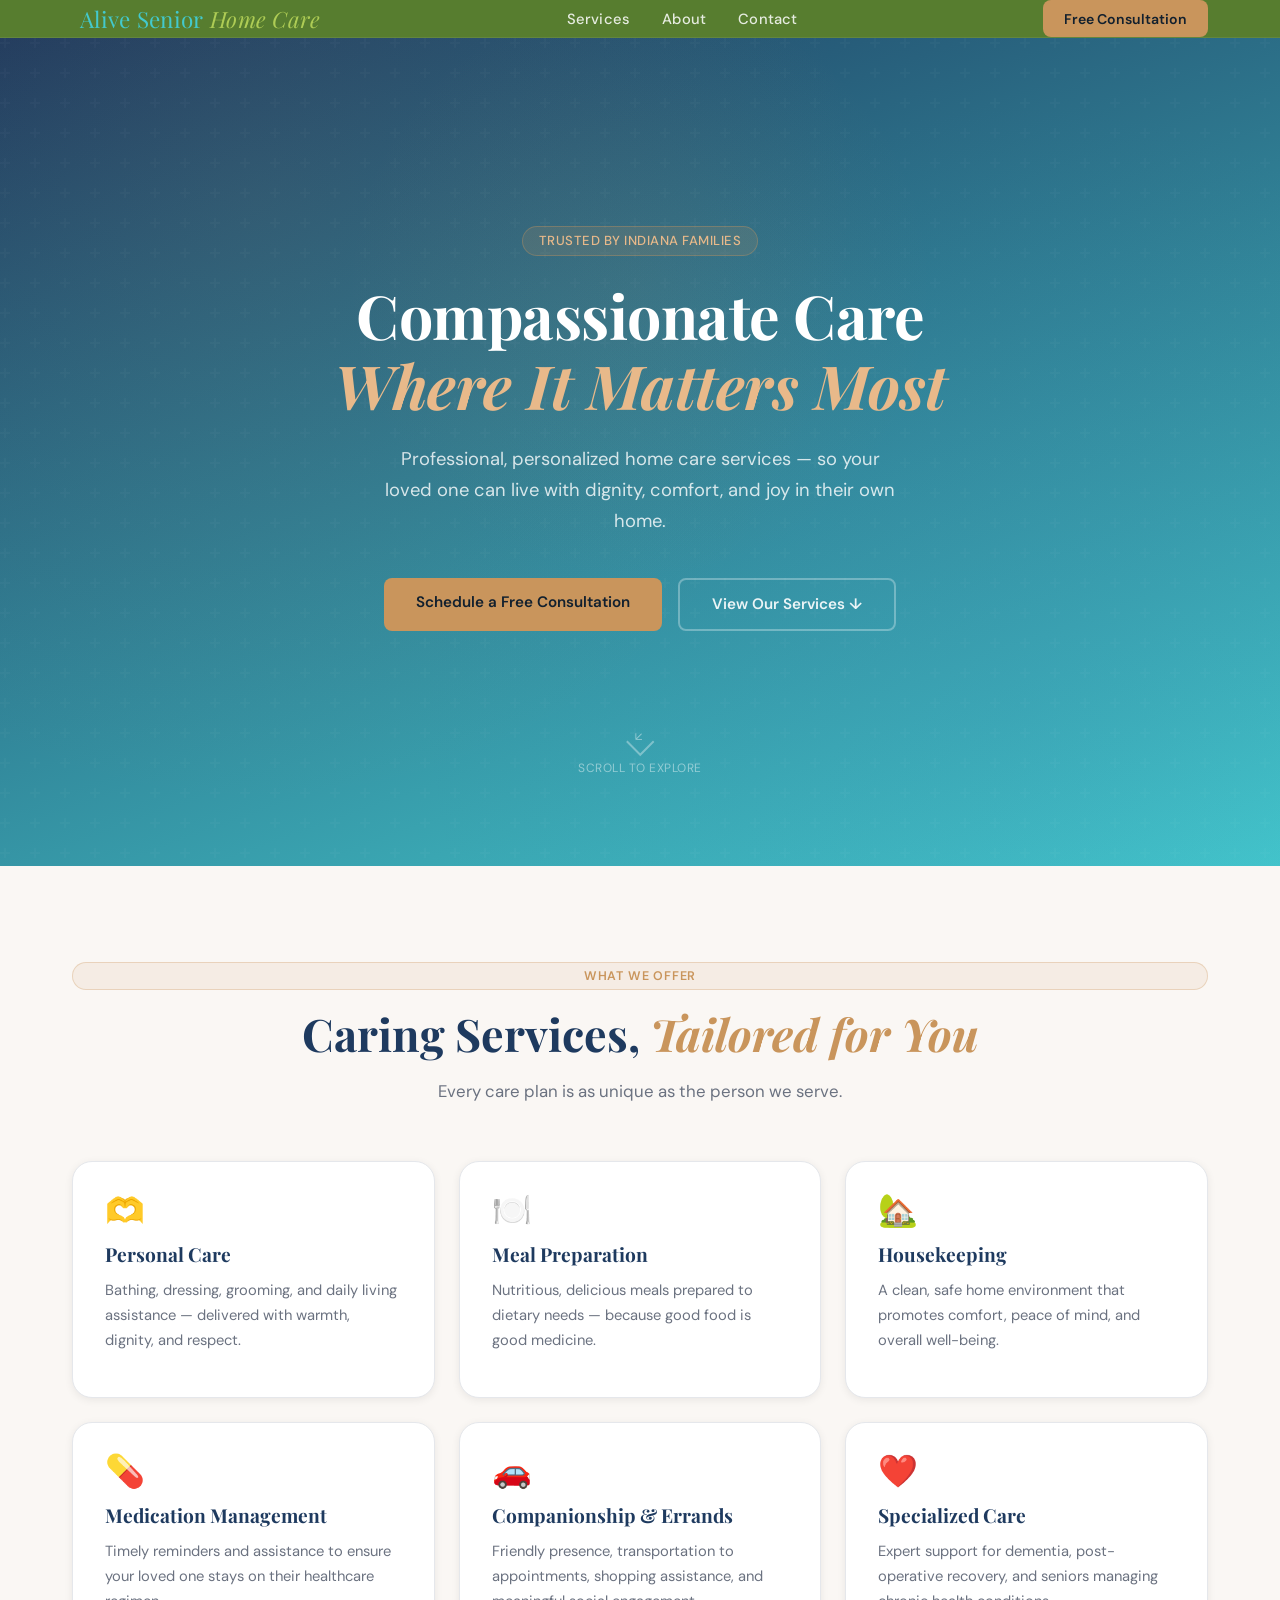
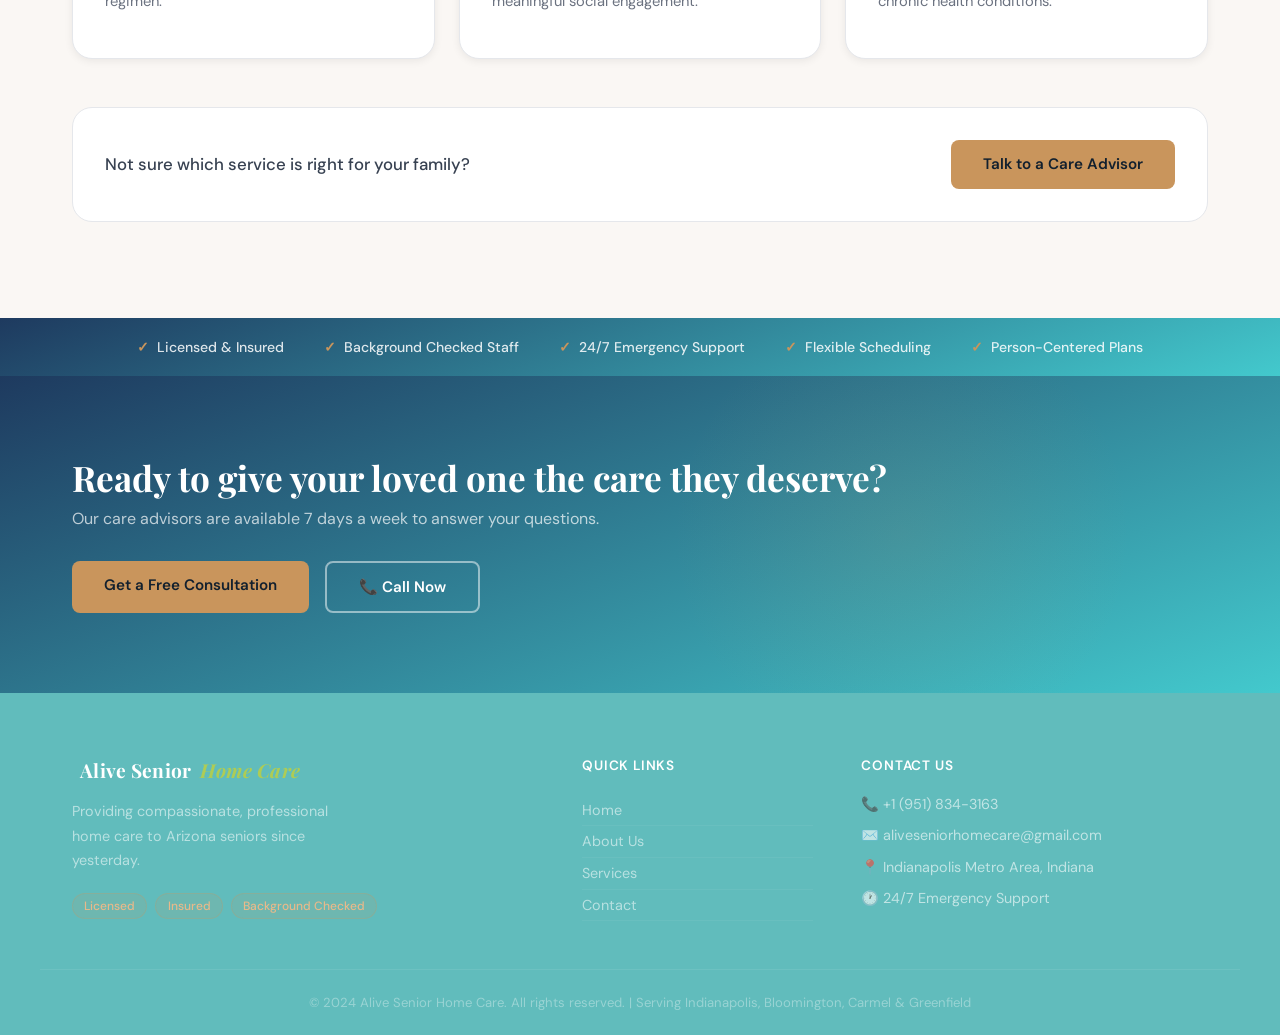
==== index.html @ 3bda5807 "Comment out testimonials link in index.html Comment out the testimonials link in the footer." ====
<!DOCTYPE html>
<html lang="en">
<head>
    <meta charset="UTF-8">
    <meta name="viewport" content="width=device-width, initial-scale=1.0">
    <title>Alive Senior Home Care – Compassionate Care in Indiana</title>
    <link rel="stylesheet" href="styles.css">
    <link rel="preconnect" href="https://fonts.googleapis.com">
    <link href="https://fonts.googleapis.com/css2?family=Playfair+Display:ital,wght@0,400;0,700;1,400&family=DM+Sans:wght@300;400;500;600&display=swap" rel="stylesheet">
</head>
<body>

    <!-- Scroll Progress Bar -->
    <div class="scroll-progress" id="scrollProgress"></div>

    <!-- Navigation -->
    <nav id="navbar">
        <div class="container nav-inner">
            <a href="index.html" class="logo">
                <span class="logo-icon"></span>
                <span>Alive Senior <em>Home Care</em></span>
            </a>
            <ul class="nav-links">
                <li><a href="index.html#services" class="nav-link">Services</a></li>
                <li><a href="about.html" class="nav-link">About</a></li>
                <!-- <li><a href="index.html#testimonials" class="nav-link">Testimonials</a></li> -->
                <li><a href="contact.html" class="nav-link">Contact</a></li>
            </ul>
            <a href="contact.html" class="cta-button">Free Consultation</a>
            <button class="hamburger" id="hamburger" aria-label="Menu">
                <span></span><span></span><span></span>
            </button>
        </div>
        <!-- Mobile Menu -->
        <div class="mobile-menu" id="mobileMenu">
            <a href="index.html#services">Services</a>
            <a href="about.html">About</a>
            <a href="index.html#testimonials">Testimonials</a>
            <a href="contact.html">Contact</a>
            <a href="contact.html" class="mobile-cta">Free Consultation →</a>
        </div>
    </nav>

    <!-- Hero Section -->
    <section class="hero">
        <div class="hero-bg-pattern"></div>
        <div class="hero-glow"></div>
        <!-- <div class="floating-badge reveal-up delay-4">
            <span>⭐ 4.9 / 5 Rating</span>
            <span class="badge-sep">|</span>
            <span>15+ Years Experience</span>
        </div> -->
        <div class="hero-content container">
            <div class="hero-tag reveal-up">Trusted by Indiana Families</div>
            <h1 class="reveal-up delay-1">
                Compassionate Care<br>
                <em>Where It Matters Most</em>
            </h1>
            <p class="hero-sub reveal-up delay-2">
                Professional, personalized home care services — so your loved one can live 
                with dignity, comfort, and joy in their own home.
            </p>
            <div class="hero-buttons reveal-up delay-3">
                <a href="contact.html" class="btn-primary">Schedule a Free Consultation</a>
                <a href="#services" class="btn-outline">View Our Services ↓</a>
            </div>
        </div>
        <!-- <div class="hero-stats reveal-up delay-4">
            <div class="stat-item">
                <span class="stat-number" data-target="500">0</span><span class="stat-plus">+</span>
                <span class="stat-label">Families Served</span>
            </div>
            <div class="stat-divider"></div>
            <div class="stat-item">
                <span class="stat-number" data-target="15">0</span><span class="stat-plus">+</span>
                <span class="stat-label">Years of Excellence</span>
            </div>
            <div class="stat-divider"></div>
            <div class="stat-item">
                <span class="stat-number" data-target="24">0</span><span class="stat-plus">/7</span>
                <span class="stat-label">Care Support</span>
            </div>
            <div class="stat-divider"></div>
            <div class="stat-item">
                <span class="stat-number" data-target="98">0</span><span class="stat-plus">%</span>
                <span class="stat-label">Satisfaction Rate</span>
            </div>
        </div> -->
            <div class="scroll-hint">
                <span class="scroll-arrow">↓</span>
                <span class="scroll-text">Scroll to Explore</span>
            </div>
        
    </section>

    <!-- Services Section -->
    <section class="services" id="services">
        <div class="container">
            <div class="section-header reveal-up">
                <span class="section-tag">What We Offer</span>
                <h2 class="section-title">Caring Services, <em>Tailored for You</em></h2>
                <p class="section-sub">Every care plan is as unique as the person we serve.</p>
            </div>

            <div class="services-grid">

                <div class="service-card reveal-card" style="--delay:0.1s">
                    <div class="card-glow"></div>
                    <div class="service-icon">🫶</div>
                    <h3>Personal Care</h3>
                    <p>Bathing, dressing, grooming, and daily living assistance — delivered with warmth, dignity, and respect.</p>
                    <!-- <a href="contact.html" class="card-link">Learn more →</a> -->
                </div>

                <div class="service-card reveal-card" style="--delay:0.2s">
                    <div class="card-glow"></div>
                    <div class="service-icon">🍽️</div>
                    <h3>Meal Preparation</h3>
                    <p>Nutritious, delicious meals prepared to dietary needs — because good food is good medicine.</p>
                    <!-- <a href="contact.html" class="card-link">Learn more →</a> -->
                </div>

                <div class="service-card reveal-card" style="--delay:0.3s">
                    <div class="card-glow"></div>
                    <div class="service-icon">🏡</div>
                    <h3>Housekeeping</h3>
                    <p>A clean, safe home environment that promotes comfort, peace of mind, and overall well-being.</p>
                    <!-- <a href="contact.html" class="card-link">Learn more →</a> -->
                </div>

                <div class="service-card reveal-card" style="--delay:0.4s">
                    <div class="card-glow"></div>
                    <div class="service-icon">💊</div>
                    <h3>Medication Management</h3>
                    <p>Timely reminders and assistance to ensure your loved one stays on their healthcare regimen.</p>
                    <!-- <a href="contact.html" class="card-link">Learn more →</a> -->
                </div>

                <div class="service-card reveal-card" style="--delay:0.5s">
                    <div class="card-glow"></div>
                    <div class="service-icon">🚗</div>
                    <h3>Companionship & Errands</h3>
                    <p>Friendly presence, transportation to appointments, shopping assistance, and meaningful social engagement.</p>
                    <!-- <a href="contact.html" class="card-link">Learn more →</a> -->
                </div>

                <div class="service-card reveal-card featured-card" style="--delay:0.6s">
                    <div class="card-glow"></div>
                    <div class="service-icon">❤️</div>
                    <h3>Specialized Care</h3>
                    <p>Expert support for dementia, post-operative recovery, and seniors managing chronic health conditions.</p>
                    <!-- <a href="contact.html" class="card-link">Learn more →</a> -->
                </div>

            </div>

            <div class="services-cta reveal-up">
                <p>Not sure which service is right for your family?</p>
                <a href="contact.html" class="btn-primary">Talk to a Care Advisor</a>
            </div>
        </div>
    </section>

    <!-- Trust Strip -->
    <section class="trust-strip reveal-up">
        <div class="container trust-inner">
            <div class="trust-item"><span class="trust-icon">✓</span> Licensed & Insured</div>
            <div class="trust-item"><span class="trust-icon">✓</span> Background Checked Staff</div>
            <div class="trust-item"><span class="trust-icon">✓</span> 24/7 Emergency Support</div>
            <div class="trust-item"><span class="trust-icon">✓</span> Flexible Scheduling</div>
            <div class="trust-item"><span class="trust-icon">✓</span> Person-Centered Plans</div>
        </div>
    </section>

    <!-- Testimonials Section
    <section class="testimonials" id="testimonials">
        <div class="container">
            <div class="section-header reveal-up">
                <span class="section-tag">Testimonials</span>
                <h2 class="section-title">Families Who Trust <em>Alive</em></h2>
            </div>

            <div class="testimonials-track-wrapper">
                <div class="testimonials-track" id="testimonialsTrack">

                    <div class="testimonial-card">
                        <div class="stars">★★★★★</div>
                        <p class="testimonial-text">"Alive Senior Home Care transformed our lives. The caregivers are professional, kind, and truly care about my mother's wellbeing."</p>
                        <div class="testimonial-author">
                            <div class="author-avatar">MJ</div>
                            <div>
                                <div class="author-name">Margaret Johnson</div>
                                <div class="author-role">Family Member, Phoenix</div>
                            </div>
                        </div>
                    </div>

                    <div class="testimonial-card">
                        <div class="stars">★★★★★</div>
                        <p class="testimonial-text">"My dad loves his caregiver! She's patient, friendly, and helps him stay engaged. It's given us peace of mind knowing <br>he's in such caring hands every day."</p>
                        <div class="testimonial-author">
                            <div class="author-avatar">RM</div>
                            <div>
                                <div class="author-name">Robert Martinez</div>
                                <div class="author-role">Son, Scottsdale</div>
                            </div>
                        </div>
                    </div>

                    <div class="testimonial-card">
                        <div class="stars">★★★★★</div>
                        <p class="testimonial-text">"The level of professionalism and compassion shown by the Alive team is exceptional. They helped my mother recover from surgery with outstanding care and support."</p>
                        <div class="testimonial-author">
                            <div class="author-avatar">LD</div>
                            <div>
                                <div class="author-name">Linda Davis</div>
                                <div class="author-role">Daughter, Mesa</div>
                            </div>
                        </div>
                    </div>

                    <div class="testimonial-card">
                        <div class="stars">★★★★★</div>
                        <p class="testimonial-text">"From day one, the team felt like family. They communicate clearly, show up reliably, and treat my father with the utmost respect. Truly a five-star experience."</p>
                        <div class="testimonial-author">
                            <div class="author-avatar">SW</div>
                            <div>
                                <div class="author-name">Sandra Wilson</div>
                                <div class="author-role">Daughter, Tempe</div>
                            </div>
                        </div>
                    </div>

                </div>
            </div>

            <div class="testimonial-dots" id="testimonialDots"></div>
        </div>
    </section> -->

    <!-- CTA Banner -->
    <section class="cta-banner reveal-up">
        <div class="cta-banner-glow"></div>
        <div class="container cta-banner-inner">
            <div>
                <h2>Ready to give your loved one the care they deserve?</h2>
                <p>Our care advisors are available 7 days a week to answer your questions.</p>
            </div>
            <div class="cta-banner-buttons">
                <a href="contact.html" class="btn-primary">Get a Free Consultation</a>
                <a href="tel:+16025550147" class="btn-outline-light">📞 Call Now</a>
            </div>
        </div>
    </section>

    <!-- Footer -->
   <footer>
        <div class="container footer-inner">
            <div class="footer-brand">
                <div class="logo"><span class="logo-icon"></span> Alive Senior <em>Home Care</em></div>
                <p>Providing compassionate, professional home care to Arizona seniors since yesterday.</p>
                <div class="footer-badges">
                    <span>Licensed</span>
                    <span>Insured</span>
                    <span>Background Checked</span>
                </div>
            </div>
            <div class="footer-links">
                <h4>Quick Links</h4>
                <a href="index.html">Home</a>
                <a href="about.html">About Us</a>
                <a href="index.html#services">Services</a>
                <!-- <a href="index.html#testimonials">Testimonials</a> -->
                <a href="contact.html">Contact</a>
            </div>
            <div class="footer-contact">
                <h4>Contact Us</h4>
                <p>📞 <a href="tel:+19518343163">+1 (951) 834-3163</a></p>
                <p>✉️ <a href="mailto:aliveseniorhomecare@gmail.com">aliveseniorhomecare@gmail.com</a></p>
                <p>📍 Indianapolis Metro Area, Indiana</p>
                <p>🕐 24/7 Emergency Support</p>
            </div>
        </div>
        <div class="footer-bottom">
            <p>© 2024 Alive Senior Home Care. All rights reserved. | Serving Indianapolis, Bloomington, Carmel & Greenfield</p>
        </div>
    </footer>

    <script src="script.js"></script>
</body>
</html>
---- styles.css ----
/* =============================================
   ALIVE SENIOR HOME CARE — Enhanced Styles
   ============================================= */

*, *::before, *::after {
    margin: 0;
    padding: 0;
    box-sizing: border-box;
}

:root {
    --primary: #1e3a5f;
    --primary-mid: #2c5282;
    --primary-light: #3a6da8;
    --gold: #c9955c;
    --gold-light: #e8b98a;
    --cream: #faf7f4;
    --accent: #f0f4f8;
    --text-dark: #12202e;
    --text-mid: #374151;
    --text-light: #6b7280;
    --border: #e5e7eb;
    --success: #16a34a;
    --white: #ffffff;
    --shadow-sm: 0 2px 8px rgba(0,0,0,0.07);
    --shadow-md: 0 8px 24px rgba(0,0,0,0.1);
    --shadow-lg: 0 20px 48px rgba(0,0,0,0.13);
    --radius: 12px;
    --radius-lg: 20px;
    --transition: 0.3s cubic-bezier(0.4,0,0.2,1);
}

html { scroll-behavior: smooth; }

body {
    font-family: 'DM Sans', 'Segoe UI', sans-serif;
    color: var(--text-dark);
    background: #fff;
    overflow-x: hidden;
}

h1, h2, h3, h4 {
    font-family: 'Playfair Display', Georgia, serif;
    line-height: 1.25;
}

em { font-style: italic; color: var(--gold); }

a { text-decoration: none; color: inherit; }

img { max-width: 100%; }

/* =============================================
   SCROLL PROGRESS BAR
   ============================================= */
.scroll-progress {
    position: fixed;
    top: 0; left: 0;
    height: 3px;
    width: 0%;
    background: linear-gradient(90deg, var(--gold), var(--gold-light));
    z-index: 9999;
    transition: width 0.1s linear;
}

/* =============================================
   NAVIGATION
   ============================================= */
#navbar {
    background: rgb(87, 125, 47);
    backdrop-filter: blur(12px);
    -webkit-backdrop-filter: blur(12px);
    color: white;
    position: sticky;
    top: 0;
    z-index: 1000;
    transition: box-shadow var(--transition), background var(--transition);
    border-bottom: 1px solid rgba(255,255,255,0.07);
}

#navbar.scrolled {
    box-shadow: 0 4px 24px rgba(0,0,0,0.18);
}

.nav-inner {
    display: flex;
    align-items: center;
    justify-content: space-between;
    padding: 1rem 2rem;
    max-width: 1200px;
    margin: 0 auto;
}

.logo {
    font-family: 'Playfair Display', serif;
    font-size: 1.4rem;
    font-weight: 700;
    color: white;
    display: flex;
    align-items: center;
    gap: 0.5rem;
    letter-spacing: 0.3px;
}

.logo-icon {
    color: var(--gold);
    font-size: 1rem;
}

.logo span { color: #43C9CD; font-weight: 400; }

.logo em { color: #AECC55; font-style: italic; }

.nav-links {
    display: flex;
    gap: 2rem;
    list-style: none;
}

.nav-link {
    color: rgba(255,255,255,0.85);
    font-size: 0.92rem;
    font-weight: 500;
    position: relative;
    transition: color var(--transition);
    letter-spacing: 0.2px;
}

.nav-link::after {
    content: '';
    position: absolute;
    bottom: -4px; left: 0;
    width: 0; height: 2px;
    background: var(--gold);
    transition: width var(--transition);
    border-radius: 2px;
}

.nav-link:hover,
.nav-link.active {
    color: white;
}

.nav-link:hover::after,
.nav-link.active::after {
    width: 100%;
}

.cta-button {
    background: var(--gold);
    color: var(--text-dark);
    padding: 0.6rem 1.3rem;
    border-radius: 8px;
    font-size: 0.88rem;
    font-weight: 600;
    transition: all var(--transition);
    border: none;
    cursor: pointer;
    white-space: nowrap;
}

.cta-button:hover {
    background: var(--gold-light);
    transform: translateY(-2px);
    box-shadow: 0 4px 14px rgba(201,149,92,0.4);
}

/* Hamburger */
.hamburger {
    display: none;
    flex-direction: column;
    gap: 5px;
    background: none;
    border: none;
    cursor: pointer;
    padding: 4px;
}

.hamburger span {
    display: block;
    width: 24px;
    height: 2px;
    background: white;
    border-radius: 2px;
    transition: all var(--transition);
}

.hamburger.open span:nth-child(1) { transform: rotate(45deg) translate(5px, 5px); }
.hamburger.open span:nth-child(2) { opacity: 0; }
.hamburger.open span:nth-child(3) { transform: rotate(-45deg) translate(5px, -5px); }

/* Mobile Menu */
.mobile-menu {
    display: none;
    flex-direction: column;
    background: var(--primary);
    padding: 1.5rem 2rem;
    gap: 1rem;
    border-top: 1px solid rgba(255,255,255,0.1);
    animation: slideDownMenu 0.3s ease;
}

.mobile-menu a {
    color: rgba(255,255,255,0.85);
    font-size: 1rem;
    font-weight: 500;
    padding: 0.5rem 0;
    border-bottom: 1px solid rgba(255,255,255,0.08);
    transition: color var(--transition);
}

.mobile-menu a:hover { color: white; }

.mobile-cta {
    color: var(--gold) !important;
    font-weight: 600 !important;
    border-bottom: none !important;
    margin-top: 0.5rem;
}

.mobile-menu.open { display: flex; }

@keyframes slideDownMenu {
    from { opacity: 0; transform: translateY(-10px); }
    to { opacity: 1; transform: translateY(0); }
}

/* =============================================
   CONTAINER
   ============================================= */
.container {
    max-width: 1200px;
    margin: 0 auto;
    padding: 0 2rem;
}

/* =============================================
   ANIMATIONS
   ============================================= */

/* Reveal animations */
.reveal-up {
    opacity: 0;
    transform: translateY(40px);
    transition: opacity 0.7s ease, transform 0.7s ease;
}

.reveal-left {
    opacity: 0;
    transform: translateX(-40px);
    transition: opacity 0.7s ease, transform 0.7s ease;
}

.reveal-right {
    opacity: 0;
    transform: translateX(40px);
    transition: opacity 0.7s ease, transform 0.7s ease;
}

.reveal-card {
    opacity: 0;
    transform: translateY(30px) scale(0.97);
    transition: opacity 0.6s ease var(--delay, 0s), transform 0.6s ease var(--delay, 0s);
}

.revealed {
    opacity: 1 !important;
    transform: translate(0,0) scale(1) !important;
}

.delay-1 { transition-delay: 0.15s; }
.delay-2 { transition-delay: 0.3s; }
.delay-3 { transition-delay: 0.45s; }
.delay-4 { transition-delay: 0.6s; }

@keyframes float {
    0%, 100% { transform: translateY(0); }
    50% { transform: translateY(-10px); }
}

@keyframes pulse-ring {
    0% { transform: scale(0.95); box-shadow: 0 0 0 0 rgba(201,149,92,0.4); }
    70% { transform: scale(1); box-shadow: 0 0 0 12px rgba(201,149,92,0); }
    100% { transform: scale(0.95); box-shadow: 0 0 0 0 rgba(201,149,92,0); }
}

@keyframes shimmer {
    from { background-position: -200% center; }
    to { background-position: 200% center; }
}

/* =============================================
   HERO SECTION
   ============================================= */
.hero {
    background: linear-gradient(160deg, var(--primary) 0%, #43C9CD 100%);
    color: white;
    padding: 7rem 2rem 5rem;
    position: relative;
    overflow: hidden;
    min-height: 92vh;
    display: flex;
    flex-direction: column;
    align-items: center;
    justify-content: center;
}

.hero-bg-pattern {
    position: absolute;
    inset: 0;
    background-image:
        radial-gradient(circle at 20% 20%, rgba(201,149,92,0.08) 0%, transparent 50%),
        radial-gradient(circle at 80% 80%, rgba(58,109,168,0.12) 0%, transparent 50%);
    pointer-events: none;
}

.hero-bg-pattern::before {
    content: '';
    position: absolute;
    inset: 0;
    background-image: url("data:image/svg+xml,%3Csvg width='60' height='60' viewBox='0 0 60 60' xmlns='http://www.w3.org/2000/svg'%3E%3Cg fill='none' fill-rule='evenodd'%3E%3Cg fill='%23ffffff' fill-opacity='0.025'%3E%3Cpath d='M36 34v-4h-2v4h-4v2h4v4h2v-4h4v-2h-4zm0-30V0h-2v4h-4v2h4v4h2V6h4V4h-4zM6 34v-4H4v4H0v2h4v4h2v-4h4v-2H6zM6 4V0H4v4H0v2h4v4h2V6h4V4H6z'/%3E%3C/g%3E%3C/g%3E%3C/svg%3E");
}

.hero-glow {
    position: absolute;
    top: 30%;
    left: 50%;
    transform: translate(-50%, -50%);
    width: 600px;
    height: 600px;
    background: radial-gradient(circle, rgba(201,149,92,0.07) 0%, transparent 70%);
    pointer-events: none;
}

.floating-badge {
    position: absolute;
    top: 2rem;
    right: 2rem;
    background: rgba(255,255,255,0.1);
    backdrop-filter: blur(8px);
    border: 1px solid rgba(255,255,255,0.15);
    color: rgba(255,255,255,0.9);
    padding: 0.5rem 1rem;
    border-radius: 50px;
    font-size: 0.82rem;
    display: flex;
    align-items: center;
    gap: 0.5rem;
}

.badge-sep { opacity: 0.4; }

.hero-content {
    position: relative;
    z-index: 2;
    text-align: center;
    max-width: 750px;
    margin: 0 auto;
}

.hero-tag {
    display: inline-block;
    background: rgba(201,149,92,0.15);
    border: 1px solid rgba(201,149,92,0.35);
    color: var(--gold-light);
    padding: 0.35rem 1rem;
    border-radius: 50px;
    font-size: 0.82rem;
    font-weight: 500;
    letter-spacing: 0.5px;
    margin-bottom: 1.5rem;
    text-transform: uppercase;
    animation: pulse-ring 2.5s infinite;
}

.hero h1 {
    font-size: clamp(2.2rem, 5vw, 3.8rem);
    color: white;
    margin-bottom: 1.5rem;
    line-height: 1.15;
    letter-spacing: -0.5px;
}

.hero h1 em { color: var(--gold-light); }

.hero-sub {
    font-size: 1.15rem;
    color: rgba(255,255,255,0.8);
    max-width: 520px;
    margin: 0 auto 2.5rem;
    line-height: 1.7;
}

.hero-buttons {
    display: flex;
    gap: 1rem;
    justify-content: center;
    flex-wrap: wrap;
    margin-bottom: 5rem;
}

/* Stats Bar */
.hero-stats {
    position: absolute;
    bottom: 0;
    left: 0; right: 0;
    background: rgba(255,255,255,0.06);
    backdrop-filter: blur(10px);
    border-top: 1px solid rgba(255,255,255,0.1);
    display: flex;
    align-items: center;
    justify-content: center;
    padding: 1.5rem 2rem;
    gap: 2rem;
    flex-wrap: wrap;
}

.stat-item {
    text-align: center;
    display: flex;
    flex-direction: column;
    align-items: center;
    line-height: 1;
}

.stat-number {
    font-family: 'Playfair Display', serif;
    font-size: 2rem;
    font-weight: 700;
    color: var(--gold-light);
}

.stat-plus {
    font-size: 1.3rem;
    color: var(--gold-light);
    font-weight: 700;
    vertical-align: super;
}

.stat-label {
    font-size: 0.78rem;
    color: rgba(255,255,255,0.6);
    text-transform: uppercase;
    letter-spacing: 0.5px;
    margin-top: 0.35rem;
}

.stat-divider {
    width: 1px;
    height: 40px;
    background: rgba(255,255,255,0.15);
}

/* Scroll Hint */
.scroll-hint {
    position: absolute;
    bottom: 90px;
    left: 50%;
    transform: translateX(-50%);
    display: flex;
    flex-direction: column;
    align-items: center;
    gap: 0.5rem;
    color: rgba(255,255,255,0.45);
    font-size: 0.75rem;
    letter-spacing: 0.5px;
    text-transform: uppercase;
    animation: float 2.5s ease-in-out infinite;
}


.scroll-arrow {
    width: 20px;
    height: 20px;
    border-right: 2px solid rgba(255,255,255,0.35);
    border-bottom: 2px solid rgba(255,255,255,0.35);
    transform: rotate(45deg);
}

/* =============================================
   BUTTONS
   ============================================= */
.btn-primary {
    background: var(--gold);
    color: var(--text-dark);
    padding: 0.9rem 2rem;
    border: none;
    border-radius: 8px;
    font-size: 0.95rem;
    font-weight: 600;
    cursor: pointer;
    transition: all var(--transition);
    display: inline-block;
    font-family: 'DM Sans', sans-serif;
}

.btn-primary:hover {
    background: var(--gold-light);
    transform: translateY(-3px);
    box-shadow: 0 10px 24px rgba(201,149,92,0.4);
}

.btn-outline {
    background: transparent;
    color: rgba(255,255,255,0.9);
    padding: 0.9rem 2rem;
    border: 2px solid rgba(255,255,255,0.3);
    border-radius: 8px;
    font-size: 0.95rem;
    font-weight: 600;
    cursor: pointer;
    transition: all var(--transition);
    display: inline-block;
    font-family: 'DM Sans', sans-serif;
}

.btn-outline:hover {
    background: rgba(255,255,255,0.1);
    border-color: rgba(255,255,255,0.6);
    transform: translateY(-2px);
}

.btn-outline-light {
    background: transparent;
    color: white;
    padding: 0.9rem 2rem;
    border: 2px solid rgba(255,255,255,0.5);
    border-radius: 8px;
    font-size: 0.95rem;
    font-weight: 600;
    cursor: pointer;
    transition: all var(--transition);
    display: inline-block;
}

.btn-outline-light:hover {
    background: rgba(255,255,255,0.1);
    border-color: white;
    transform: translateY(-2px);
}

/* =============================================
   SECTION HEADERS
   ============================================= */
.section-header {
    text-align: center;
    margin-bottom: 3.5rem;
}

.section-tag {
    display: inline-block;
    background: rgba(201,149,92,0.1);
    border: 1px solid rgba(201,149,92,0.3);
    color: var(--gold);
    padding: 0.3rem 0.9rem;
    border-radius: 50px;
    font-size: 0.78rem;
    font-weight: 600;
    letter-spacing: 0.8px;
    text-transform: uppercase;
    margin-bottom: 1rem;
    display: block;
}

.section-title {
    font-size: clamp(1.8rem, 3.5vw, 2.8rem);
    color: var(--primary);
    margin-bottom: 1rem;
}

.section-sub {
    color: var(--text-light);
    font-size: 1.05rem;
    max-width: 500px;
    margin: 0 auto;
    line-height: 1.6;
}

/* =============================================
   SERVICES SECTION
   ============================================= */
.services {
    padding: 6rem 2rem;
    background: var(--cream);
}

.services-grid {
    display: grid;
    grid-template-columns: repeat(auto-fit, minmax(300px, 1fr));
    gap: 1.5rem;
    margin-bottom: 3rem;
}

.service-card {
    background: white;
    padding: 2rem 2rem 1.5rem;
    border-radius: var(--radius-lg);
    box-shadow: var(--shadow-sm);
    transition: all var(--transition);
    border: 1px solid var(--border);
    position: relative;
    overflow: hidden;
}

.service-card::before {
    content: '';
    position: absolute;
    top: 0; left: 0; right: 0;
    height: 3px;
    background: linear-gradient(90deg, var(--gold), var(--gold-light));
    transform: scaleX(0);
    transform-origin: left;
    transition: transform var(--transition);
}

.service-card:hover::before { transform: scaleX(1); }

.card-glow {
    position: absolute;
    inset: 0;
    background: radial-gradient(circle at 50% 0%, rgba(201,149,92,0.04) 0%, transparent 70%);
    opacity: 0;
    transition: opacity var(--transition);
}

.service-card:hover { 
    transform: translateY(-6px);
    box-shadow: var(--shadow-md);
}

.service-card:hover .card-glow { opacity: 1; }

/* .featured-card {
    background: linear-gradient(160deg, var(--primary) 0%, #43C9CD 100%);
    color: white;
    border-color: transparent;
} */

.featured-card h3 { color: white; }
.featured-card p { color: rgba(255,255,255,0.75); }
.featured-card .card-link { color: var(--gold-light); }
.featured-card .card-glow {
    background: radial-gradient(circle at 50% 0%, rgba(201,149,92,0.1) 0%, transparent 70%);
}
.featured-card:hover .card-glow { opacity: 1; }

.service-icon {
    font-size: 2rem;
    margin-bottom: 1rem;
    display: block;
    line-height: 1;
}

.service-card h3 {
    color: var(--primary);
    font-size: 1.2rem;
    margin-bottom: 0.75rem;
}

.service-card p {
    color: var(--text-light);
    line-height: 1.7;
    font-size: 0.92rem;
    margin-bottom: 1.25rem;
}

.card-link {
    color: var(--gold);
    font-size: 0.88rem;
    font-weight: 600;
    transition: all var(--transition);
    display: inline-block;
}

.card-link:hover {
    gap: 0.5rem;
    letter-spacing: 0.3px;
}

.services-cta {
    text-align: center;
    background: white;
    border: 1px solid var(--border);
    border-radius: var(--radius-lg);
    padding: 2rem;
    display: flex;
    align-items: center;
    justify-content: space-between;
    gap: 1.5rem;
    flex-wrap: wrap;
}

.services-cta p {
    color: var(--text-mid);
    font-size: 1.05rem;
    font-weight: 500;
}

/* =============================================
   TRUST STRIP
   ============================================= */
.trust-strip {
    background: linear-gradient(160deg, var(--primary) 0%, #43C9CD 100%);
    padding: 1.25rem 2rem;
    overflow: hidden;
}

.trust-inner {
    display: flex;
    align-items: center;
    justify-content: center;
    gap: 2.5rem;
    flex-wrap: wrap;
}

.trust-item {
    color: rgba(255,255,255,0.85);
    font-size: 0.88rem;
    font-weight: 500;
    display: flex;
    align-items: center;
    gap: 0.5rem;
    white-space: nowrap;
}

.trust-icon {
    color: var(--gold);
    font-weight: 700;
}

/* =============================================
   TESTIMONIALS
   ============================================= */
.testimonials {
    padding: 6rem 2rem;
    background: white;
    overflow: hidden;
}

.testimonials-track-wrapper {
    overflow: hidden;
    position: relative;
    border-radius: var(--radius-lg);
}

.testimonials-track {
    display: flex;
    gap: 1.5rem;
    transition: transform 0.5s cubic-bezier(0.4,0,0.2,1);
}

.testimonial-card {
    min-width: calc(33.333% - 1rem);
    background: var(--cream);
    border: 1px solid var(--border);
    border-radius: var(--radius-lg);
    padding: 2rem;
    flex-shrink: 0;
    transition: all var(--transition);
    border-left: 4px solid var(--gold);
}

.testimonial-card:hover {
    box-shadow: var(--shadow-md);
    transform: translateY(-4px);
}

.stars {
    color: #f59e0b;
    font-size: 1rem;
    margin-bottom: 1rem;
    letter-spacing: 2px;
}

.testimonial-text {
    color: var(--text-mid);
    font-style: italic;
    line-height: 1.75;
    margin-bottom: 1.5rem;
    font-size: 0.95rem;
}

.testimonial-author {
    display: flex;
    align-items: center;
    gap: 0.75rem;
}

.author-avatar {
    width: 42px;
    height: 42px;
    background: linear-gradient(135deg, var(--primary), var(--primary-light));
    color: white;
    border-radius: 50%;
    display: flex;
    align-items: center;
    justify-content: center;
    font-size: 0.75rem;
    font-weight: 700;
    flex-shrink: 0;
}

.author-name {
    font-weight: 600;
    color: var(--primary);
    font-size: 0.92rem;
}

.author-role {
    color: var(--text-light);
    font-size: 0.82rem;
    margin-top: 2px;
}

/* Testimonial Dots */
.testimonial-dots {
    display: flex;
    justify-content: center;
    gap: 0.5rem;
    margin-top: 1.5rem;
}

.t-dot {
    width: 8px;
    height: 8px;
    border-radius: 50%;
    background: var(--border);
    cursor: pointer;
    transition: all var(--transition);
    border: none;
}

.t-dot.active {
    background: var(--gold);
    width: 20px;
    border-radius: 4px;
}

/* =============================================
   CTA BANNER
   ============================================= */
.cta-banner {
    background: linear-gradient(160deg, var(--primary) 0%, #43C9CD 100%);
    padding: 5rem 2rem;
    position: relative;
    overflow: hidden;
}

.cta-banner-glow {
    position: absolute;
    top: 50%;
    right: 10%;
    transform: translateY(-50%);
    width: 500px;
    height: 500px;
    background: radial-gradient(circle, rgba(201,149,92,0.1) 0%, transparent 65%);
    pointer-events: none;
}

.cta-banner-inner {
    display: flex;
    align-items: center;
    justify-content: space-between;
    gap: 2rem;
    flex-wrap: wrap;
    position: relative;
    z-index: 2;
}

.cta-banner h2 {
    color: white;
    font-size: clamp(1.5rem, 3vw, 2.2rem);
    margin-bottom: 0.5rem;
}

.cta-banner p {
    color: rgba(255,255,255,0.7);
    font-size: 1rem;
}

.cta-banner-buttons {
    display: flex;
    gap: 1rem;
    flex-wrap: wrap;
    flex-shrink: 0;
}

/* =============================================
   FOOTER
   ============================================= */
footer {
    background: #61bcbc;
    color: white;
    padding: 4rem 2rem 0;
}

.footer-inner {
    display: grid;
    grid-template-columns: 2fr 1fr 1.5fr;
    gap: 3rem;
    padding-bottom: 3rem;
    border-bottom: 1px solid rgba(255,255,255,0.08);
}

.footer-brand .logo { margin-bottom: 1rem; font-size: 1.2rem; }

.footer-brand p {
    color: rgba(255,255,255,0.55);
    font-size: 0.9rem;
    line-height: 1.7;
    margin-bottom: 1.25rem;
    max-width: 280px;
}

.footer-badges {
    display: flex;
    gap: 0.5rem;
    flex-wrap: wrap;
}

.footer-badges span {
    background: rgba(201,149,92,0.12);
    border: 1px solid rgba(201,149,92,0.25);
    color: var(--gold-light);
    padding: 0.25rem 0.7rem;
    border-radius: 50px;
    font-size: 0.75rem;
    font-weight: 500;
}

.footer-links h4,
.footer-contact h4 {
    color: white;
    font-family: 'DM Sans', sans-serif;
    font-size: 0.85rem;
    font-weight: 600;
    text-transform: uppercase;
    letter-spacing: 0.8px;
    margin-bottom: 1.25rem;
}

.footer-links {
    display: flex;
    flex-direction: column;
    gap: 0;
}

.footer-links a {
    color: rgba(255,255,255,0.55);
    font-size: 0.9rem;
    padding: 0.4rem 0;
    transition: color var(--transition);
    border-bottom: 1px solid rgba(255,255,255,0.05);
}

.footer-links a:hover { color: var(--gold-light); }

.footer-contact p {
    color: rgba(255,255,255,0.6);
    font-size: 0.9rem;
    margin-bottom: 0.6rem;
    line-height: 1.5;
}

.footer-contact a {
    color: rgba(255,255,255,0.6);
    transition: color var(--transition);
}

.footer-contact a:hover { color: var(--gold-light); }

.footer-bottom {
    text-align: center;
    padding: 1.5rem 0;
    color: rgba(255,255,255,0.35);
    font-size: 0.82rem;
}

/* =============================================
   PAGE HERO (About / Contact)
   ============================================= */
.page-hero {
    background: linear-gradient(160deg, var(--primary) 0%, #43C9CD 100%);
    color: white;
    padding: 5rem 2rem 4rem;
    position: relative;
    overflow: hidden;
    text-align: center;
}

.page-hero-bg {
    position: absolute;
    inset: 0;
    background-image: url("data:image/svg+xml,%3Csvg width='60' height='60' viewBox='0 0 60 60' xmlns='http://www.w3.org/2000/svg'%3E%3Cg fill='none' fill-rule='evenodd'%3E%3Cg fill='%23ffffff' fill-opacity='0.02'%3E%3Cpath d='M36 34v-4h-2v4h-4v2h4v4h2v-4h4v-2h-4zm0-30V0h-2v4h-4v2h4v4h2V6h4V4h-4zM6 34v-4H4v4H0v2h4v4h2v-4h4v-2H6zM6 4V0H4v4H0v2h4v4h2V6h4V4H6z'/%3E%3C/g%3E%3C/g%3E%3C/svg%3E");
    pointer-events: none;
}

.page-hero-content {
    position: relative;
    z-index: 2;
}

.breadcrumb {
    color: rgba(255,255,255,0.5);
    font-size: 0.82rem;
    margin-bottom: 1.5rem;
    letter-spacing: 0.3px;
}

.breadcrumb a {
    color: rgba(255,255,255,0.5);
    transition: color var(--transition);
}

.breadcrumb a:hover { color: var(--gold-light); }

.page-hero h1 {
    font-size: clamp(2rem, 4.5vw, 3.2rem);
    color: white;
    margin-bottom: 1rem;
}

.page-hero p {
    color: rgba(255,255,255,0.75);
    font-size: 1.1rem;
}

/* =============================================
   ABOUT PAGE
   ============================================= */

/* images */
.img-placeholder {
  width: 100%;
  height: 100%;
  object-fit: cover;
  object-position: center;
}

.about-img {
  width: 100%;
  height: 100%;
  object-fit: cover;
  object-position: bottom;
  display: block;
}

.about-mission {
    padding: 6rem 2rem;
    background: white;
}

.about-grid {
    display: grid;
    grid-template-columns: 1fr 1fr;
    gap: 5rem;
    align-items: center;
}

.about-text .section-tag {
    text-align: left;
    display: inline-block;
}

.about-text h2 {
    font-size: clamp(1.8rem, 3vw, 2.5rem);
    color: var(--primary);
    margin-bottom: 1.5rem;
}

.about-text p {
    color: var(--text-mid);
    line-height: 1.8;
    margin-bottom: 1.25rem;
    font-size: 0.97rem;
}

.about-visual {
    position: relative;
}

.about-image-block {
    position: relative;
}

.about-image-card {
    border-radius: var(--radius-lg);
    overflow: hidden;
}

.main-img {
    background: linear-gradient(135deg, var(--primary) 0%, #0f2744 100%);
    height: 380px;
    display: flex;
    align-items: center;
    justify-content: center;
}

.img-placeholder {
    text-align: center;
    color: rgba(255,255,255,0.7);
}

.img-placeholder span { font-size: 3rem; display: block; margin-bottom: 1rem; }
.img-placeholder p { font-family: 'Playfair Display', serif; font-style: italic; font-size: 1rem; }

.about-badge-float {
    position: absolute;
    bottom: -20px;
    left: -20px;
    background: var(--gold);
    color: var(--text-dark);
    border-radius: var(--radius);
    padding: 1.25rem 1.5rem;
    box-shadow: var(--shadow-md);
    display: flex;
    flex-direction: column;
    align-items: center;
    animation: float 3s ease-in-out infinite;
}

.badge-num {
    font-family: 'Playfair Display', serif;
    font-size: 1.8rem;
    font-weight: 700;
    line-height: 1;
}

.badge-text {
    font-size: 0.75rem;
    font-weight: 600;
    margin-top: 3px;
}

/* Values Section */
.values-section {
    padding: 6rem 2rem;
    background: var(--cream);
}

.values-grid {
    display: grid;
    grid-template-columns: repeat(auto-fit, minmax(240px, 1fr));
    gap: 1.5rem;
}

.value-card {
    background: white;
    border: 1px solid var(--border);
    border-radius: var(--radius-lg);
    padding: 2rem;
    transition: all var(--transition);
}

.value-card:hover {
    transform: translateY(-5px);
    box-shadow: var(--shadow-md);
    border-color: rgba(201,149,92,0.3);
}

.value-icon {
    font-size: 2rem;
    margin-bottom: 1rem;
    display: block;
}

.value-card h3 {
    color: var(--primary);
    font-size: 1.15rem;
    margin-bottom: 0.75rem;
}

.value-card p {
    color: var(--text-light);
    font-size: 0.92rem;
    line-height: 1.7;
}

/* Team Section */
.team-section {
    padding: 6rem 2rem;
    background: white;
}

.team-features {
    display: grid;
    grid-template-columns: repeat(2, 1fr);
    gap: 1.5rem;
}

.team-feature {
    display: flex;
    align-items: flex-start;
    gap: 1.25rem;
    padding: 1.75rem;
    background: var(--cream);
    border: 1px solid var(--border);
    border-radius: var(--radius);
    transition: all var(--transition);
}

.team-feature:hover {
    border-color: rgba(201,149,92,0.3);
    box-shadow: var(--shadow-sm);
}

.tf-icon {
    font-size: 1.75rem;
    flex-shrink: 0;
    line-height: 1;
    padding-top: 2px;
}

.team-feature h4 {
    color: var(--primary);
    font-size: 1rem;
    margin-bottom: 0.4rem;
    font-family: 'DM Sans', sans-serif;
    font-weight: 600;
}

.team-feature p {
    color: var(--text-light);
    font-size: 0.88rem;
    line-height: 1.6;
}

/* Timeline */
.timeline-section {
    padding: 6rem 2rem;
    background: var(--cream);
}

.timeline {
    position: relative;
    max-width: 800px;
    margin: 0 auto;
}

.timeline::before {
    content: '';
    position: absolute;
    left: 50%;
    transform: translateX(-50%);
    top: 0; bottom: 0;
    width: 2px;
    background: var(--border);
}

.timeline-item {
    display: grid;
    grid-template-columns: 1fr auto 1fr;
    gap: 2rem;
    align-items: center;
    margin-bottom: 3rem;
    position: relative;
}

.timeline-item:nth-child(even) .timeline-year { order: 3; text-align: left; }
.timeline-item:nth-child(even) .timeline-card { order: 1; text-align: right; }
.timeline-item:nth-child(even) .timeline-dot { order: 2; }

.timeline-dot {
    width: 14px;
    height: 14px;
    border-radius: 50%;
    background: var(--border);
    border: 3px solid white;
    box-shadow: 0 0 0 2px var(--border);
    flex-shrink: 0;
    transition: all var(--transition);
    z-index: 1;
}

.timeline-dot.active {
    background: var(--gold);
    box-shadow: 0 0 0 3px rgba(201,149,92,0.3);
    animation: pulse-ring 2.5s infinite;
}

.timeline-year {
    font-family: 'Playfair Display', serif;
    font-size: 1.1rem;
    font-weight: 700;
    color: var(--gold);
    text-align: right;
}

.timeline-card {
    background: white;
    border: 1px solid var(--border);
    border-radius: var(--radius);
    padding: 1.25rem 1.5rem;
    box-shadow: var(--shadow-sm);
    transition: all var(--transition);
}

.timeline-card:hover {
    box-shadow: var(--shadow-md);
    border-color: rgba(201,149,92,0.3);
}

.featured-timeline {
    background: linear-gradient(135deg, var(--primary) 0%, #0f2744 100%);
    border-color: transparent;
    color: white;
}

.featured-timeline h4 { color: white; }
.featured-timeline p { color: rgba(255,255,255,0.75); }

.timeline-card h4 {
    color: var(--primary);
    font-family: 'DM Sans', sans-serif;
    font-size: 0.95rem;
    font-weight: 600;
    margin-bottom: 0.4rem;
}

.timeline-card p {
    color: var(--text-light);
    font-size: 0.85rem;
    line-height: 1.65;
}

/* =============================================
   CONTACT PAGE
   ============================================= */
.contact-main {
    padding: 5rem 2rem;
    background: white;
}

.contact-layout {
    display: grid;
    grid-template-columns: 1fr 1.4fr;
    gap: 4rem;
    align-items: start;
}

.contact-info-block {
    margin-bottom: 2rem;
}

.contact-info-block h2 {
    color: var(--primary);
    font-size: 1.8rem;
    margin-bottom: 0.75rem;
}

.contact-info-block p {
    color: var(--text-light);
    line-height: 1.7;
    font-size: 0.95rem;
}

.contact-cards {
    display: flex;
    flex-direction: column;
    gap: 1rem;
    margin-bottom: 2rem;
}

.contact-card {
    display: flex;
    align-items: flex-start;
    gap: 1rem;
    padding: 1.25rem;
    border: 1px solid var(--border);
    border-radius: var(--radius);
    background: var(--cream);
    transition: all var(--transition);
}

.contact-card:hover {
    border-color: rgba(201,149,92,0.3);
    box-shadow: var(--shadow-sm);
    transform: translateX(4px);
}

.contact-card-icon {
    font-size: 1.5rem;
    flex-shrink: 0;
    line-height: 1;
}

.contact-card-label {
    font-size: 0.75rem;
    font-weight: 600;
    text-transform: uppercase;
    letter-spacing: 0.5px;
    color: var(--text-light);
    margin-bottom: 0.3rem;
}

.contact-card-value {
    color: var(--primary);
    font-weight: 600;
    font-size: 0.97rem;
    display: block;
    margin-bottom: 0.25rem;
    transition: color var(--transition);
}

a.contact-card-value:hover { color: var(--gold); }

.contact-card-note {
    color: var(--text-light);
    font-size: 0.8rem;
}

/* Map */
.map-container {
    border-radius: var(--radius-lg);
    overflow: hidden;
    height: 260px;
    box-shadow: var(--shadow-md);
}

#map { width: 100%; height: 100%; }

/* Contact Form */
.contact-form-wrapper {
    background: var(--cream);
    border: 1px solid var(--border);
    border-radius: var(--radius-lg);
    padding: 2.5rem;
}

.form-header {
    margin-bottom: 2rem;
}

.form-header h2 {
    color: var(--primary);
    font-size: 1.7rem;
    margin-bottom: 0.5rem;
}

.form-header p {
    color: var(--text-light);
    font-size: 0.92rem;
    line-height: 1.6;
}

.contact-form {
    display: flex;
    flex-direction: column;
    gap: 1.25rem;
}

.form-row {
    display: grid;
    grid-template-columns: 1fr 1fr;
    gap: 1rem;
}

.form-group {
    display: flex;
    flex-direction: column;
    gap: 0.4rem;
}

.form-group label {
    font-size: 0.85rem;
    font-weight: 600;
    color: var(--primary);
    letter-spacing: 0.2px;
}

.form-group input,
.form-group textarea,
.form-group select {
    padding: 0.8rem 1rem;
    border: 1px solid var(--border);
    border-radius: 8px;
    font-family: 'DM Sans', sans-serif;
    font-size: 0.92rem;
    color: var(--text-dark);
    background: white;
    transition: all var(--transition);
    appearance: none;
}

.form-group input:focus,
.form-group textarea:focus,
.form-group select:focus {
    outline: none;
    border-color: var(--primary-mid);
    box-shadow: 0 0 0 3px rgba(44,82,130,0.1);
}

.form-group input.error,
.form-group select.error {
    border-color: #dc2626;
    box-shadow: 0 0 0 3px rgba(220,38,38,0.1);
}

.form-error {
    color: #dc2626;
    font-size: 0.78rem;
    font-weight: 500;
    min-height: 1em;
}

.form-group textarea { resize: vertical; min-height: 110px; }

.form-check {
    display: flex;
    align-items: flex-start;
    gap: 0.75rem;
}

.form-check input[type="checkbox"] {
    width: 16px;
    height: 16px;
    flex-shrink: 0;
    margin-top: 3px;
    accent-color: var(--primary);
}

.form-check label {
    font-size: 0.82rem;
    color: var(--text-light);
    line-height: 1.5;
}

.submit-btn {
    background: var(--primary);
    color: white;
    padding: 1rem;
    border: none;
    border-radius: 8px;
    font-size: 1rem;
    font-weight: 600;
    cursor: pointer;
    transition: all var(--transition);
    font-family: 'DM Sans', sans-serif;
    position: relative;
    overflow: hidden;
}

.submit-btn::after {
    content: '';
    position: absolute;
    inset: 0;
    background: linear-gradient(90deg, transparent, rgba(255,255,255,0.1), transparent);
    background-size: 200% 100%;
    transform: translateX(-100%);
    transition: transform 0.5s ease;
}

.submit-btn:hover {
    background: #0f2744;
    transform: translateY(-2px);
    box-shadow: 0 8px 20px rgba(30,58,95,0.3);
}

.submit-btn:hover::after {
    transform: translateX(100%);
}

.form-success {
    text-align: center;
    padding: 2rem;
    background: rgba(22,163,74,0.06);
    border: 1px solid rgba(22,163,74,0.25);
    border-radius: var(--radius);
    margin-top: 0.5rem;
}

.success-icon { font-size: 2.5rem; margin-bottom: 0.75rem; display: block; }
.form-success h3 { color: var(--success); margin-bottom: 0.5rem; font-size: 1.2rem; }
.form-success p { color: var(--text-light); font-size: 0.9rem; }

/* FAQ */
.faq-section {
    padding: 6rem 2rem;
    background: var(--cream);
}

.faq-list {
    max-width: 780px;
    margin: 0 auto;
    display: flex;
    flex-direction: column;
    gap: 1rem;
}

.faq-item {
    background: white;
    border: 1px solid var(--border);
    border-radius: var(--radius);
    overflow: hidden;
    transition: box-shadow var(--transition);
}

.faq-item:hover {
    box-shadow: var(--shadow-sm);
}

.faq-question {
    width: 100%;
    background: none;
    border: none;
    padding: 1.25rem 1.5rem;
    display: flex;
    align-items: center;
    justify-content: space-between;
    cursor: pointer;
    text-align: left;
    font-family: 'DM Sans', sans-serif;
    font-size: 0.97rem;
    font-weight: 600;
    color: var(--primary);
    transition: color var(--transition);
    gap: 1rem;
}

.faq-question:hover { color: var(--primary-mid); }

.faq-chevron {
    font-size: 1.2rem;
    font-weight: 400;
    transition: transform var(--transition);
    flex-shrink: 0;
    color: var(--gold);
}

.faq-item.open .faq-chevron {
    transform: rotate(45deg);
}

.faq-answer {
    max-height: 0;
    overflow: hidden;
    transition: max-height 0.4s ease, padding 0.3s ease;
    padding: 0 1.5rem;
}

.faq-item.open .faq-answer {
    max-height: 300px;
    padding: 0 1.5rem 1.25rem;
}

.faq-answer p {
    color: var(--text-mid);
    font-size: 0.92rem;
    line-height: 1.75;
    border-top: 1px solid var(--border);
    padding-top: 1rem;
}

/* =============================================
   RESPONSIVE
   ============================================= */
@media (max-width: 1024px) {
    .footer-inner {
        grid-template-columns: 1fr 1fr;
    }
    .footer-brand {
        grid-column: 1 / -1;
    }
    .testimonial-card {
        min-width: calc(50% - 0.75rem);
    }
    .about-grid {
        grid-template-columns: 1fr;
        gap: 3rem;
    }
    .contact-layout {
        grid-template-columns: 1fr;
    }
    .timeline::before { display: none; }
    .timeline-item {
        grid-template-columns: 1fr;
        gap: 0.75rem;
    }
    .timeline-item:nth-child(even) .timeline-year { order: 0; text-align: left; }
    .timeline-item:nth-child(even) .timeline-card { order: 2; text-align: left; }
    .timeline-dot { display: none; }
}

@media (max-width: 768px) {
    .nav-links, .cta-button { display: none; }
    .hamburger { display: flex; }

    .hero { padding: 5rem 1.5rem 8rem; min-height: auto; }
    .hero h1 { font-size: 2rem; }
    .hero-buttons { flex-direction: column; align-items: center; }
    .btn-primary, .btn-outline { width: 100%; text-align: center; }

    .floating-badge { display: none; }

    .hero-stats {
        gap: 1.25rem;
        padding: 1.25rem;
    }
    .stat-divider { display: none; }
    .stat-number { font-size: 1.5rem; }

    .services { padding: 4rem 1.5rem; }
    .services-grid { grid-template-columns: 1fr; }
    .services-cta { flex-direction: column; text-align: center; }

    .testimonial-card { min-width: 100%; }

    .cta-banner-inner { flex-direction: column; text-align: center; }
    .cta-banner-buttons { justify-content: center; }

    .footer-inner { grid-template-columns: 1fr; gap: 2rem; }
    .footer-brand { grid-column: auto; }

    .form-row { grid-template-columns: 1fr; }
    .contact-form-wrapper { padding: 1.5rem; }

    .values-section, .team-section, .timeline-section, .faq-section { padding: 4rem 1.5rem; }

    .trust-inner { gap: 1.25rem; }
}

@media (max-width: 480px) {
    .hero h1 { font-size: 1.7rem; }
    .section-title { font-size: 1.6rem; }
    .values-grid { grid-template-columns: 1fr; }
    .team-features { grid-template-columns: 1fr; }
    .hero-stats { flex-direction: column; gap: 1rem; }
    .stat-divider { display: none; }
}

/* responsive */

@media (max-width: 768px) {
    .team-features {
        grid-template-columns: 1fr;
    }
}
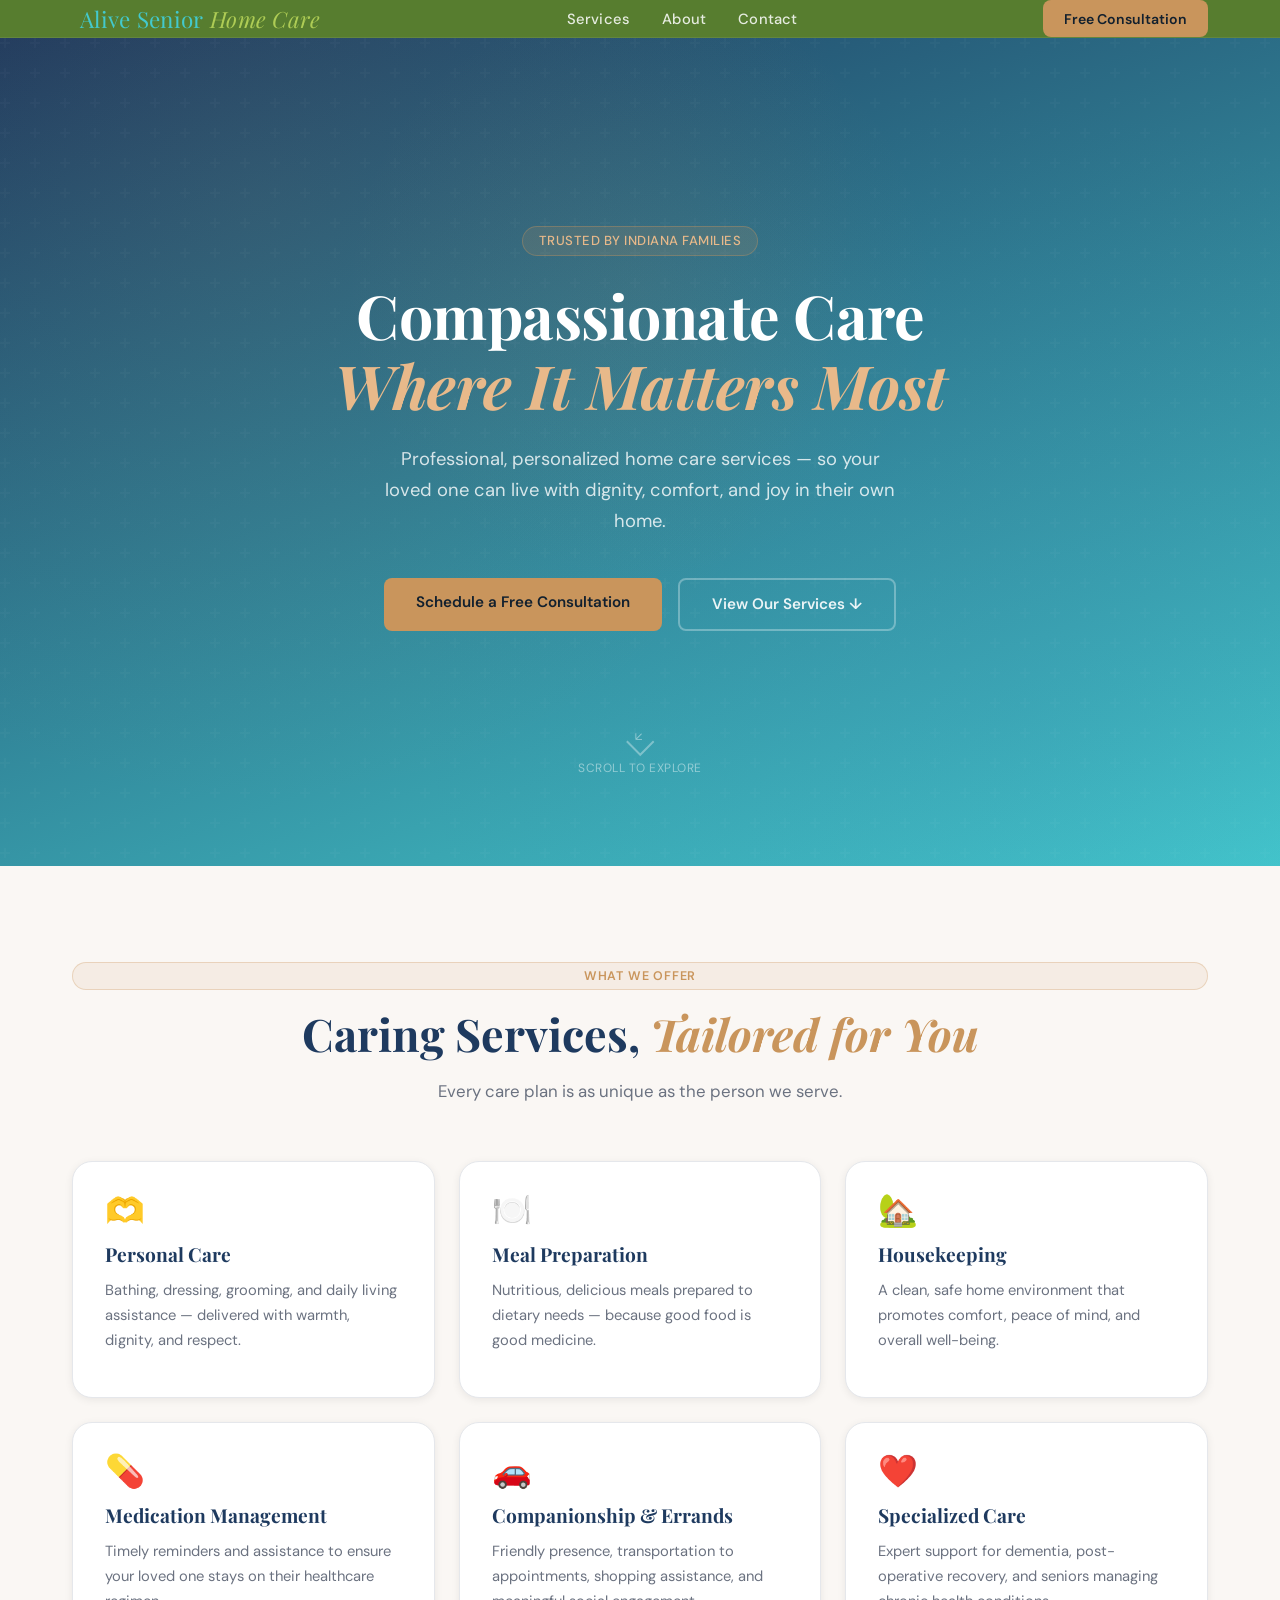
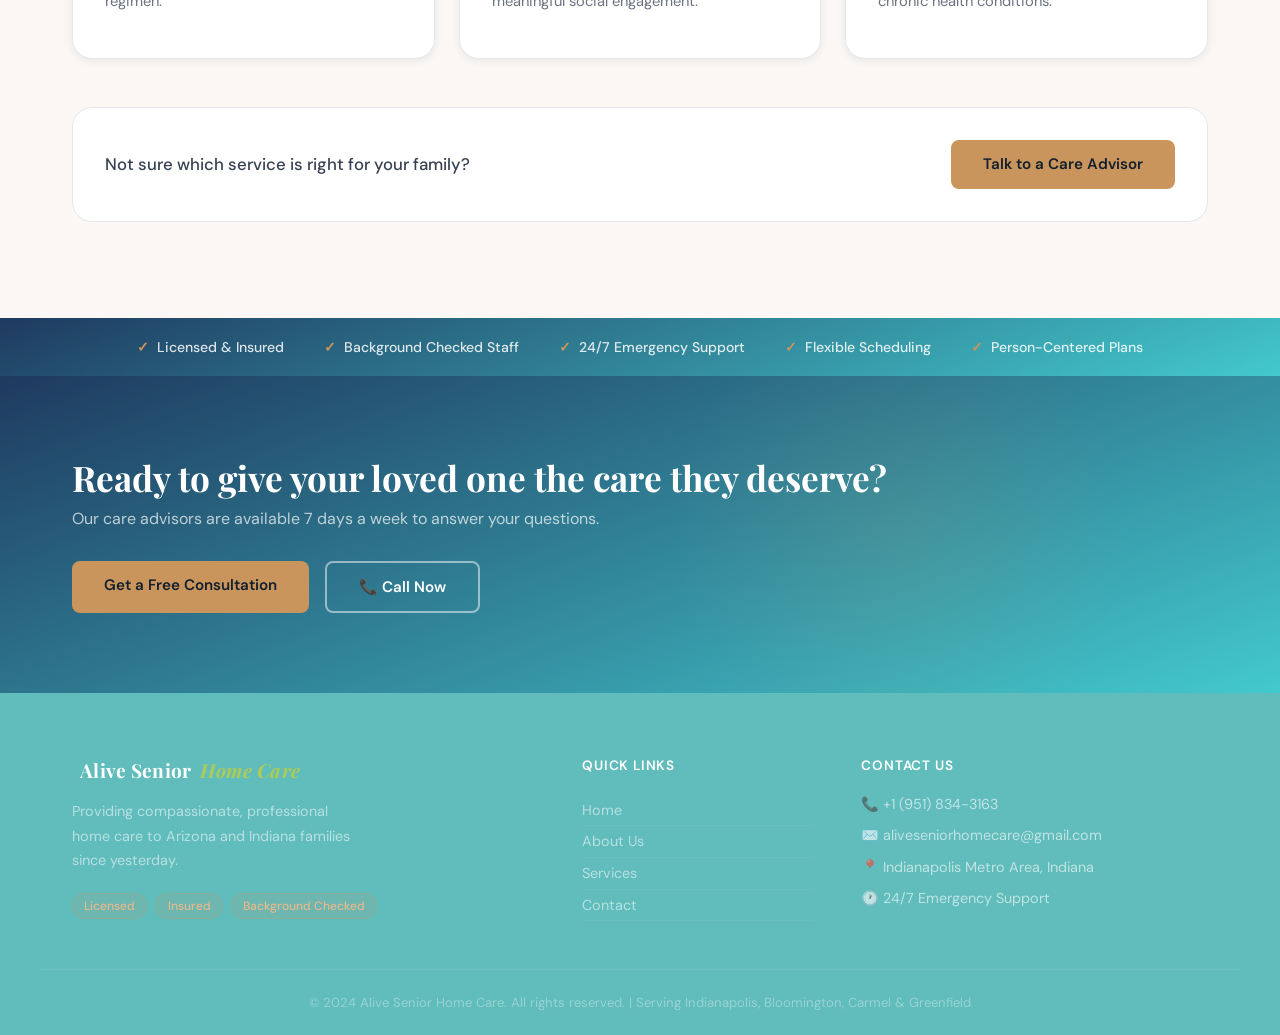
==== commit c1beadb6: "Update footer text to include Indiana families updated footer" ====
--- a/index.html
+++ b/index.html
@@ -258,7 +258,7 @@
         <div class="container footer-inner">
             <div class="footer-brand">
                 <div class="logo"><span class="logo-icon"></span> Alive Senior <em>Home Care</em></div>
-                <p>Providing compassionate, professional home care to Arizona seniors since yesterday.</p>
+                <p>Providing compassionate, professional home care to Arizona and Indiana families since yesterday.</p>
                 <div class="footer-badges">
                     <span>Licensed</span>
                     <span>Insured</span>
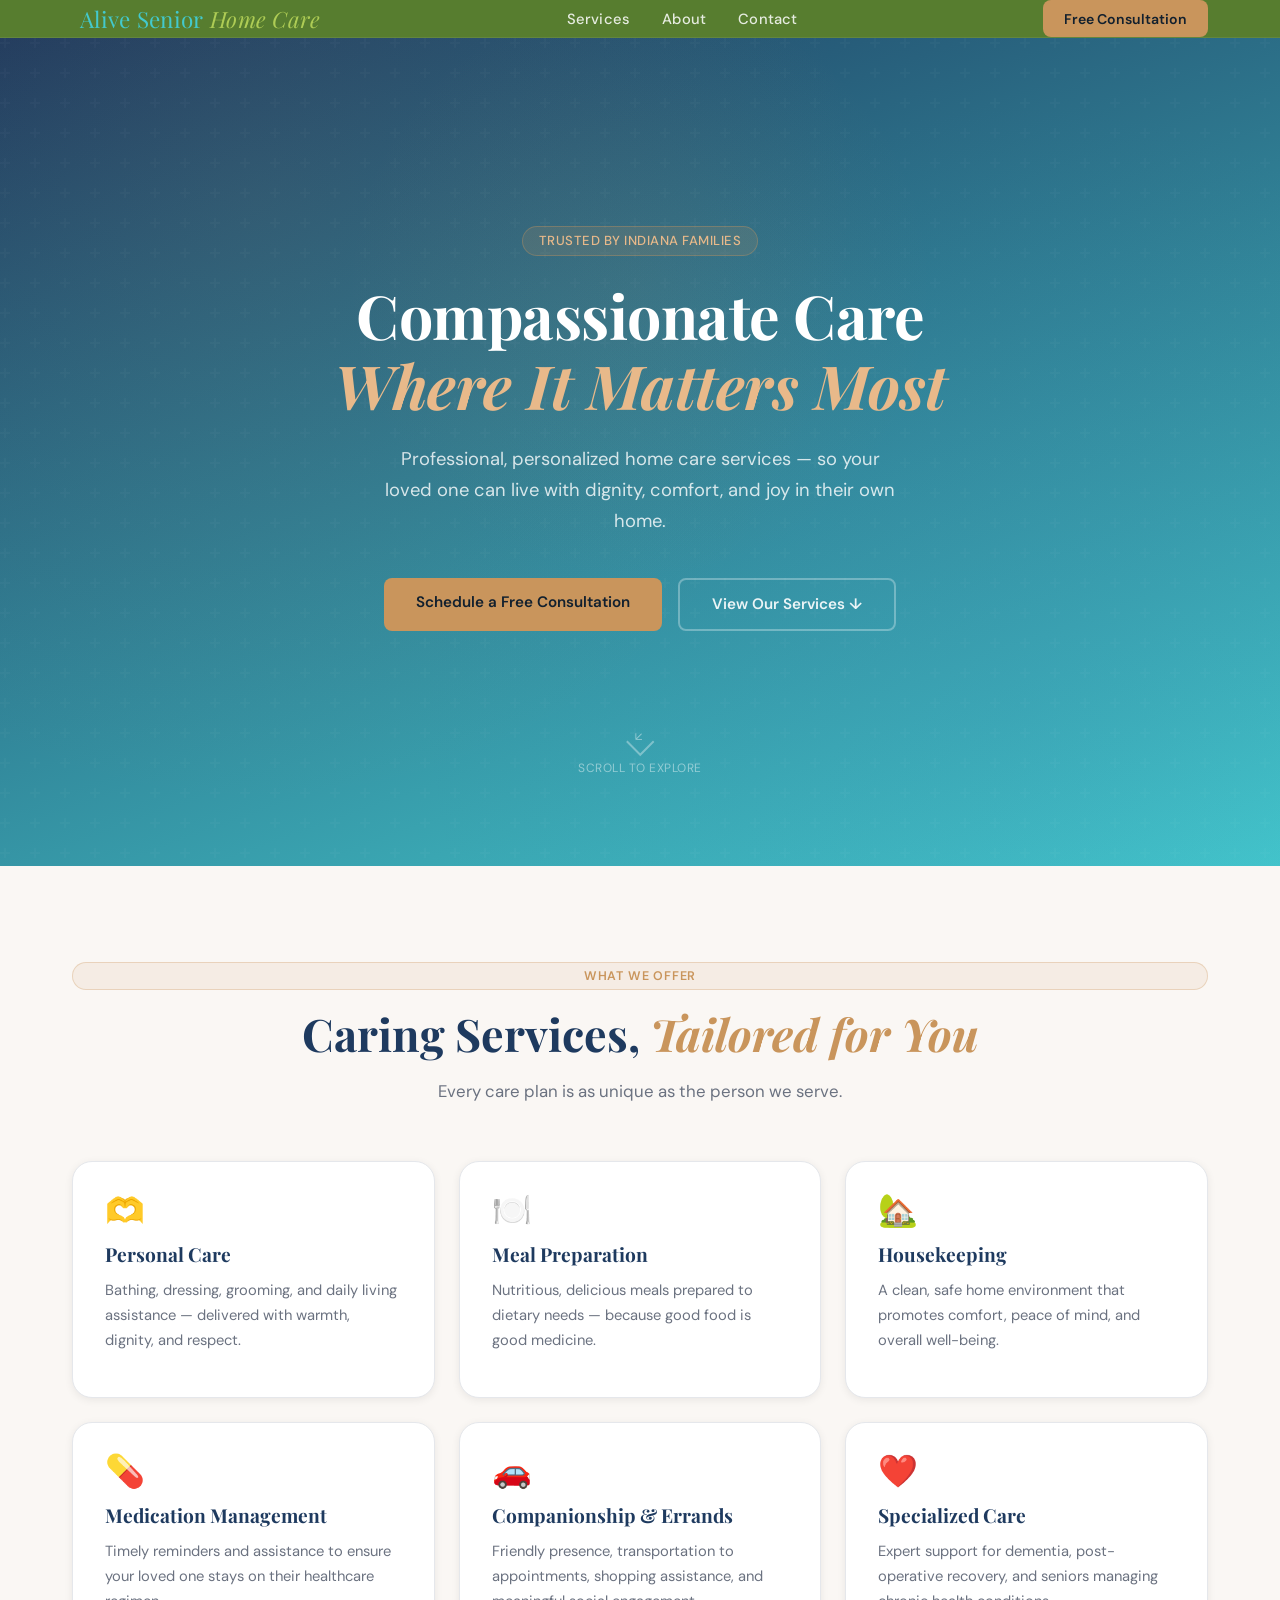
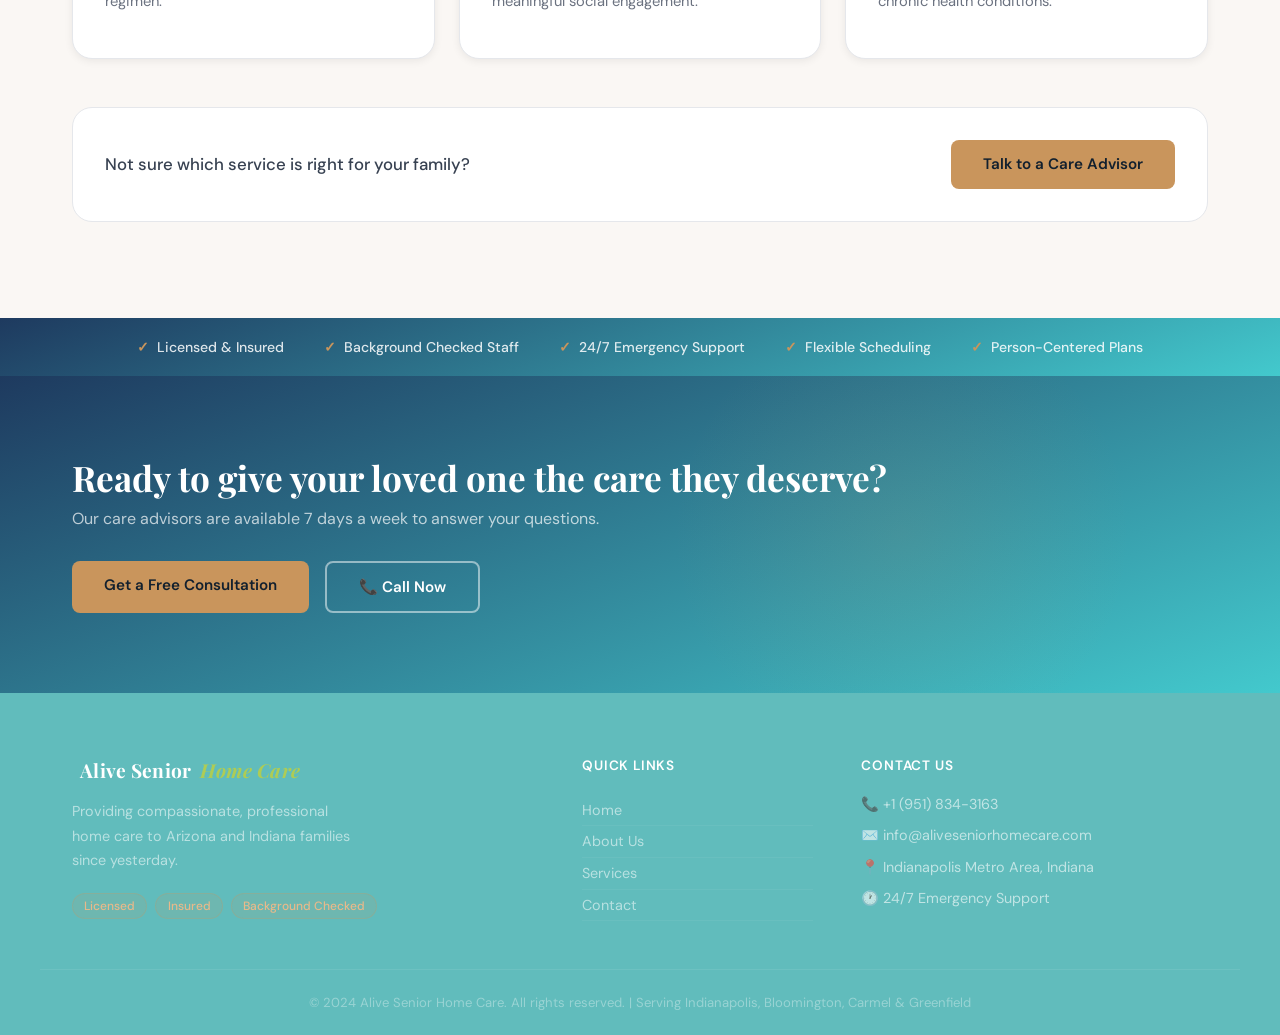
==== commit 25ee22fd: "Updated EmailJS system with admin + auto-reply templates" ====
--- a/index.html
+++ b/index.html
@@ -3,7 +3,38 @@
 <head>
     <meta charset="UTF-8">
     <meta name="viewport" content="width=device-width, initial-scale=1.0">
+    <link rel="icon" type="image/png" href="images/favicon-96x96.png" sizes="96x96" />
+    <link rel="icon" type="image/svg+xml" href="images/favicon.svg" />
+    <link rel="shortcut icon" href="images/favicon.ico" />
+    <link rel="apple-touch-icon" sizes="180x180" href="images/apple-touch-icon.png" />
+    <meta name="apple-mobile-web-app-title" content="Alive Senior Home Care" />
+    <link rel="manifest" href="images/site.webmanifest" />
     <title>Alive Senior Home Care – Compassionate Care in Indiana</title>
+    <meta name="description" content="Alive Senior Home Care provides compassionate in-home care services for seniors in Indiana. Personalized support, dignity, and trusted caregivers.">
+    <meta name="keywords" content="senior home care, home care Indiana, elderly care, caregiver services, in-home nursing">
+    <meta name="author" content="Alive Senior Home Care">
+    <meta name="viewport" content="width=device-width, initial-scale=1.0">
+    <meta name="robots" content="index, follow">
+    <meta property="og:title" content="Alive Senior Home Care – Compassionate Care in Indiana">
+    <meta property="og:description" content="Trusted in-home senior care services providing comfort, dignity, and support for your loved ones.">
+    <meta property="og:image" content="https://aliveseniorhomecare.netlify.app/images/mission.jpg">
+    <meta property="og:url" content="https://aliveseniorhomecare.netlify.app/index.html">
+    <meta property="og:type" content="website">
+    <meta name="twitter:card" content="summary_large_image">
+    <meta name="twitter:title" content="Alive Senior Home Care">
+    <meta name="twitter:description" content="Compassionate in-home senior care services in Indiana.">
+    <meta name="twitter:image" content="https://https://aliveseniorhomecare.netlify.app/images/mission.jpg">
+    <link rel="canonical" href="https://aliveseniorhomecare.netlify.app/index.html">
+    <script type="application/ld+json">
+    {
+    "@context": "https://schema.org",
+    "@type": "HomeHealthCareService",
+    "name": "Alive Senior Home Care",
+    "description": "Compassionate in-home senior care services in Indiana.",
+    "areaServed": "Indiana",
+    "serviceType": "Senior Home Care"
+    }
+    </script>
     <link rel="stylesheet" href="styles.css">
     <link rel="preconnect" href="https://fonts.googleapis.com">
     <link href="https://fonts.googleapis.com/css2?family=Playfair+Display:ital,wght@0,400;0,700;1,400&family=DM+Sans:wght@300;400;500;600&display=swap" rel="stylesheet">
@@ -276,7 +307,7 @@
             <div class="footer-contact">
                 <h4>Contact Us</h4>
                 <p>📞 <a href="tel:+19518343163">+1 (951) 834-3163</a></p>
-                <p>✉️ <a href="mailto:aliveseniorhomecare@gmail.com">aliveseniorhomecare@gmail.com</a></p>
+                <p>✉️ <a href="mailto:info@aliveseniorhomecare.com">info@aliveseniorhomecare.com</a></p>
                 <p>📍 Indianapolis Metro Area, Indiana</p>
                 <p>🕐 24/7 Emergency Support</p>
             </div>
@@ -289,3 +320,5 @@
     <script src="script.js"></script>
 </body>
 </html>
+
+
--- a/styles.css
+++ b/styles.css
@@ -1734,4 +1734,4 @@
     .team-features {
         grid-template-columns: 1fr;
     }
-}
+}
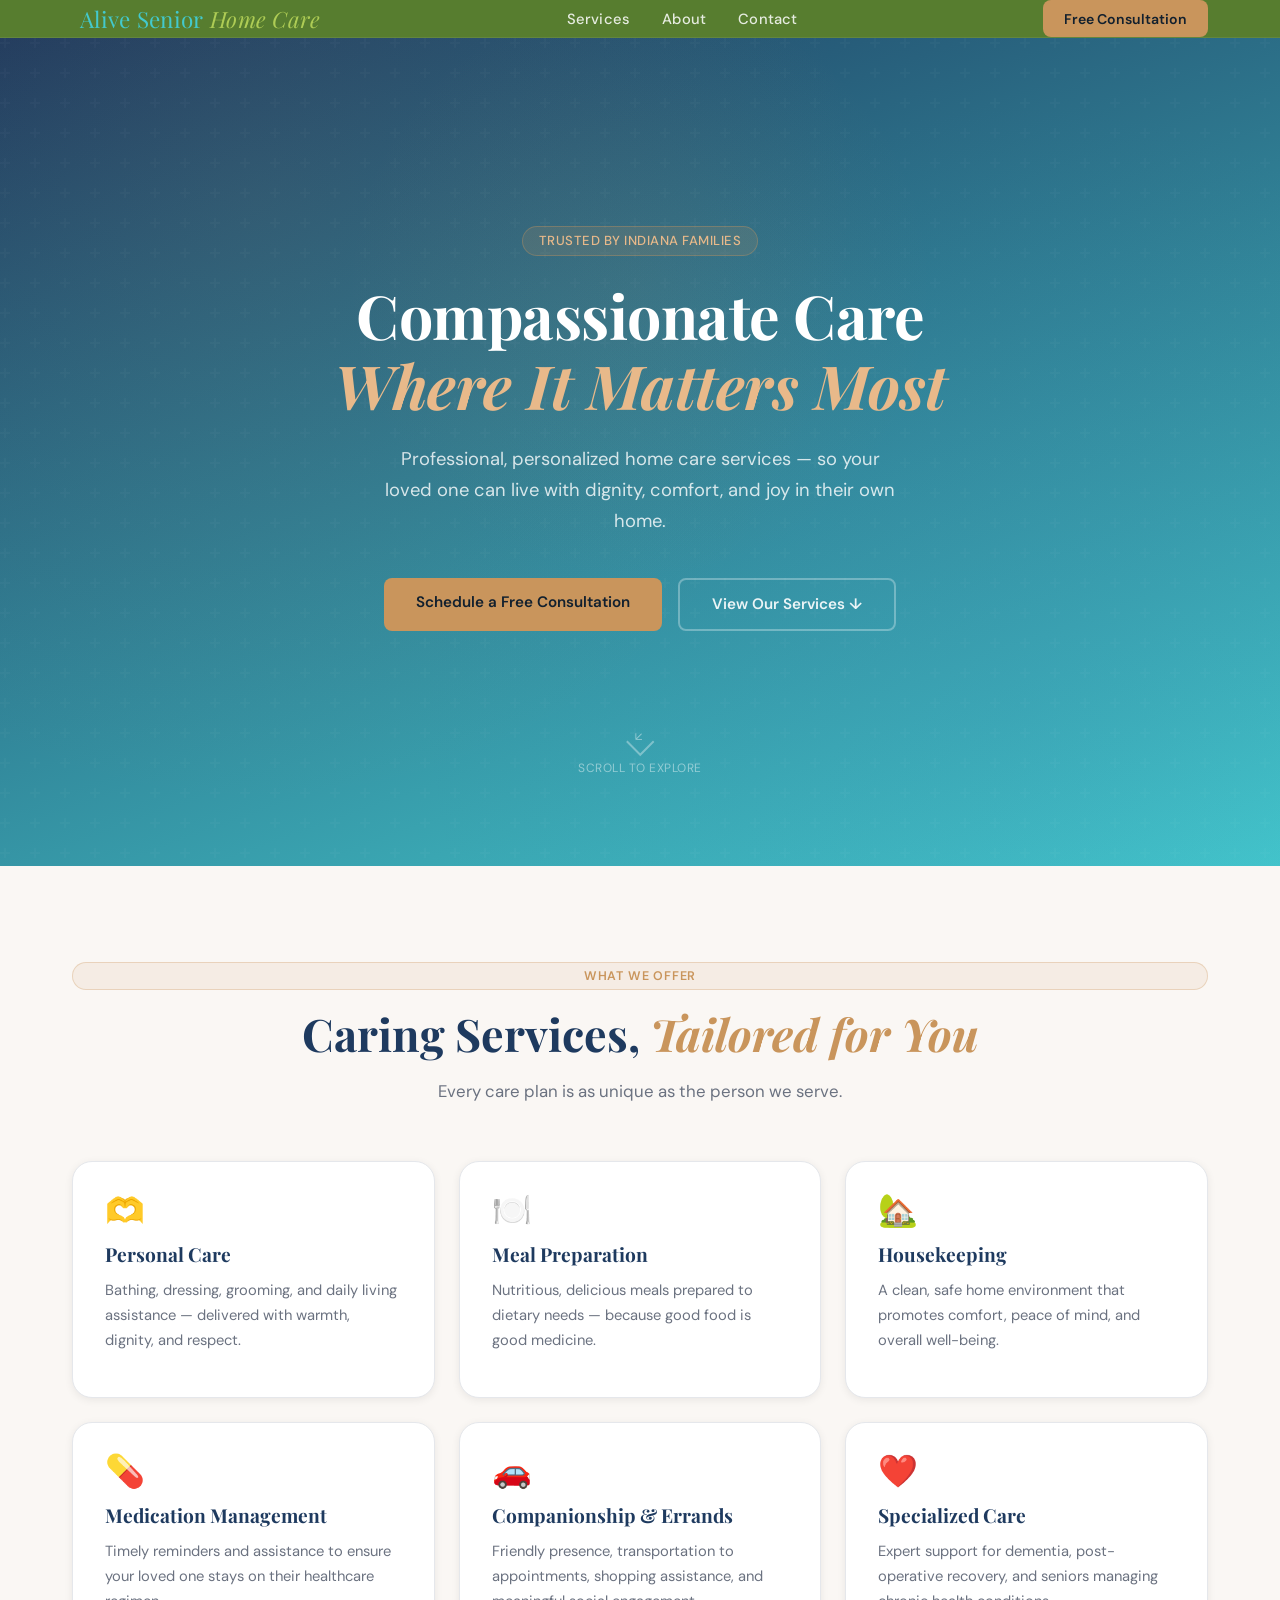
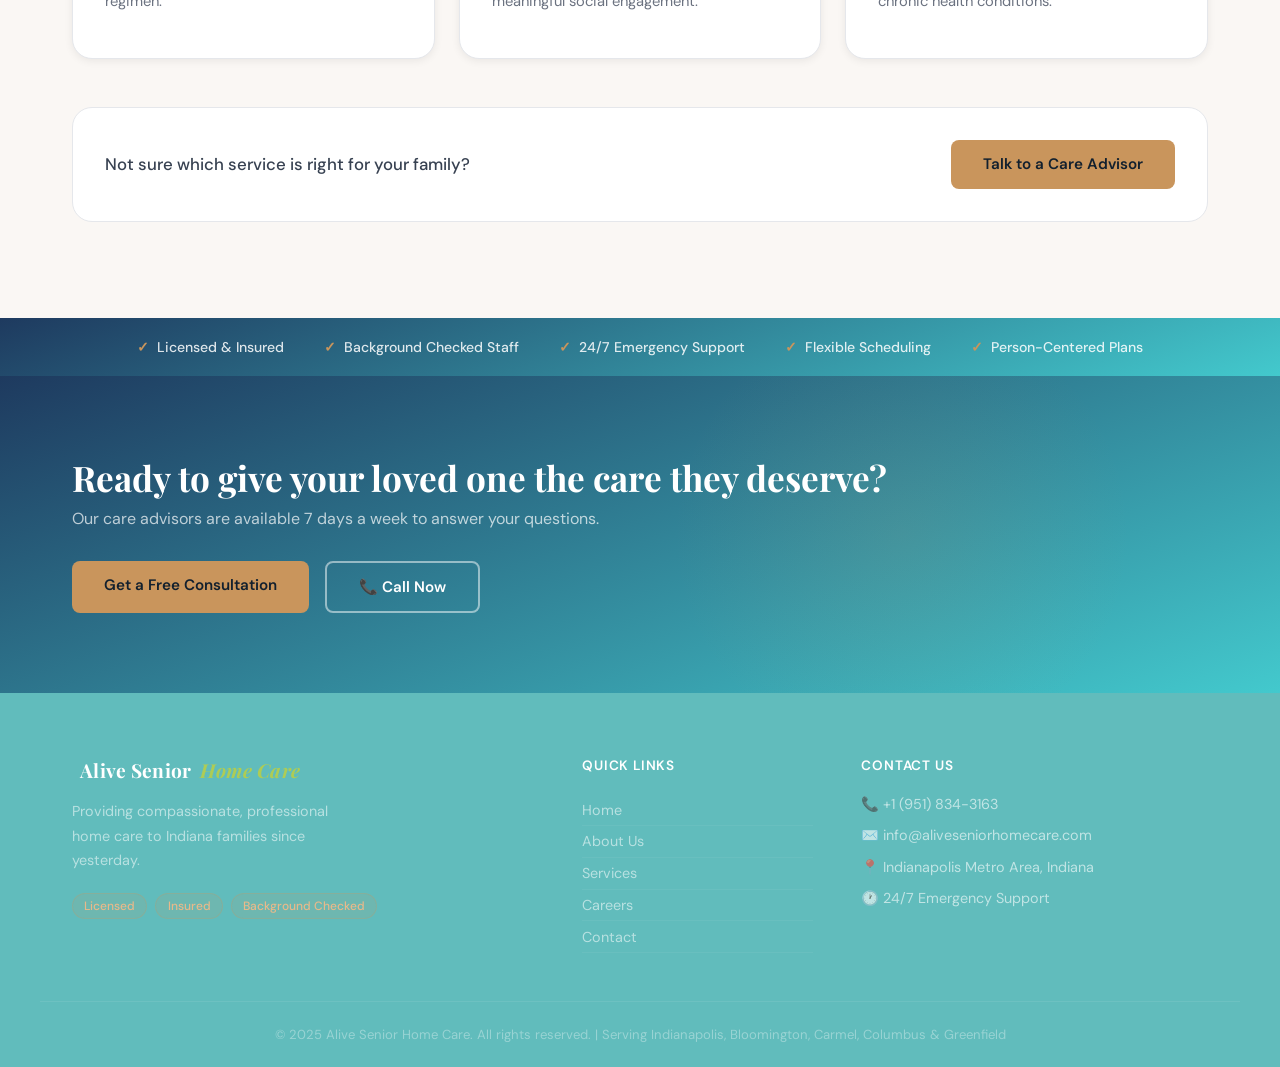
==== commit 0252161c: "added careers page and changed footer information and location information git push" ====
--- a/index.html
+++ b/index.html
@@ -289,7 +289,7 @@
         <div class="container footer-inner">
             <div class="footer-brand">
                 <div class="logo"><span class="logo-icon"></span> Alive Senior <em>Home Care</em></div>
-                <p>Providing compassionate, professional home care to Arizona and Indiana families since yesterday.</p>
+                <p>Providing compassionate, professional home care to Indiana families since yesterday.</p>
                 <div class="footer-badges">
                     <span>Licensed</span>
                     <span>Insured</span>
@@ -301,6 +301,7 @@
                 <a href="index.html">Home</a>
                 <a href="about.html">About Us</a>
                 <a href="index.html#services">Services</a>
+                <a href="careers.html">Careers</a>
                 <!-- <a href="index.html#testimonials">Testimonials</a> -->
                 <a href="contact.html">Contact</a>
             </div>
@@ -313,7 +314,7 @@
             </div>
         </div>
         <div class="footer-bottom">
-            <p>© 2024 Alive Senior Home Care. All rights reserved. | Serving Indianapolis, Bloomington, Carmel & Greenfield</p>
+            <p>© 2025 Alive Senior Home Care. All rights reserved. | Serving Indianapolis, Bloomington, Carmel, Columbus & Greenfield</p>
         </div>
     </footer>
 
--- a/styles.css
+++ b/styles.css
@@ -538,6 +538,24 @@
     border-color: white;
     transform: translateY(-2px);
 }
+.btn-outline-light-careers {
+    background: transparent;
+    color: rgb(200, 196, 79);
+    padding: 0.9rem 2rem;
+    border: 2px solid rgba(255,255,255,0.5);
+    border-radius: 8px;
+    font-size: 0.95rem;
+    font-weight: 600;
+    cursor: pointer;
+    transition: all var(--transition);
+    display: inline-block;
+}
+
+.btn-outline-light-careers:hover {
+    background: rgba(255,255,255,0.1);
+    border-color: white;
+    transform: translateY(-2px);
+}
 
 /* =============================================
    SECTION HEADERS
@@ -1641,6 +1659,206 @@
 .faq-item.open .faq-answer {
     max-height: 300px;
     padding: 0 1.5rem 1.25rem;
+}
+
+/* =============================================
+   CAREERS PAGE
+   ============================================= */
+.careers-intro {
+    padding: 6rem 2rem 2rem;
+    background: var(--cream);
+}
+
+.careers-intro-inner {
+    max-width: 760px;
+    margin: 0 auto;
+    text-align: center;
+}
+
+.careers-intro .section-tag { display: inline-block; margin-bottom: 1rem; }
+
+.careers-intro h2 {
+    color: var(--primary);
+    font-size: 2rem;
+    margin-bottom: 1rem;
+}
+
+.careers-intro p {
+    color: var(--text-light);
+    font-size: 1.02rem;
+    line-height: 1.8;
+}
+
+.positions-section {
+    padding: 3rem 2rem 6rem;
+    background: var(--cream);
+}
+
+.positions-list {
+    display: flex;
+    flex-direction: column;
+    gap: 1.25rem;
+    max-width: 900px;
+    margin: 0 auto;
+}
+
+.position-card {
+    background: white;
+    border: 1px solid var(--border);
+    border-radius: var(--radius-lg);
+    padding: 1.75rem 2rem;
+    display: flex;
+    align-items: center;
+    justify-content: space-between;
+    gap: 1.5rem;
+    flex-wrap: wrap;
+    transition: all var(--transition);
+    position: relative;
+    overflow: hidden;
+}
+
+.position-card::before {
+    content: '';
+    position: absolute;
+    top: 0; left: 0; bottom: 0;
+    width: 3px;
+    background: linear-gradient(180deg, var(--gold), var(--gold-light));
+    transform: scaleY(0);
+    transform-origin: top;
+    transition: transform var(--transition);
+}
+
+.position-card:hover::before { transform: scaleY(1); }
+
+.position-card:hover {
+    transform: translateY(-4px);
+    box-shadow: var(--shadow-md);
+}
+
+.position-main h3 {
+    color: var(--primary);
+    font-size: 1.15rem;
+    margin-bottom: 0.5rem;
+}
+
+.position-tags {
+    display: flex;
+    gap: 0.5rem;
+    flex-wrap: wrap;
+    margin-bottom: 0.75rem;
+}
+
+.position-tag {
+    font-size: 0.76rem;
+    font-weight: 600;
+    color: var(--primary-mid);
+    background: var(--accent);
+    padding: 0.3rem 0.7rem;
+    border-radius: 999px;
+    letter-spacing: 0.2px;
+}
+
+.position-main p {
+    color: var(--text-light);
+    font-size: 0.92rem;
+    line-height: 1.65;
+    max-width: 520px;
+}
+
+.position-apply {
+    flex-shrink: 0;
+    background: var(--primary);
+    color: white;
+    padding: 0.75rem 1.5rem;
+    border-radius: 999px;
+    font-size: 0.9rem;
+    font-weight: 600;
+    white-space: nowrap;
+    transition: all var(--transition);
+}
+
+.position-apply:hover {
+    background: var(--gold);
+    transform: translateY(-2px);
+}
+
+.how-to-apply {
+    padding: 6rem 2rem;
+    background: white;
+}
+
+.apply-steps {
+    display: grid;
+    grid-template-columns: repeat(auto-fit, minmax(220px, 1fr));
+    gap: 1.5rem;
+    margin-bottom: 3rem;
+}
+
+.apply-step {
+    text-align: center;
+    padding: 1.5rem;
+}
+
+.apply-step-num {
+    width: 44px;
+    height: 44px;
+    border-radius: 50%;
+    background: var(--primary);
+    color: white;
+    display: flex;
+    align-items: center;
+    justify-content: center;
+    font-family: 'Playfair Display', serif;
+    font-size: 1.1rem;
+    margin: 0 auto 1rem;
+}
+
+.apply-step h4 {
+    color: var(--primary);
+    font-size: 1rem;
+    margin-bottom: 0.5rem;
+}
+
+.apply-step p {
+    color: var(--text-light);
+    font-size: 0.88rem;
+    line-height: 1.6;
+}
+
+.apply-cta {
+    text-align: center;
+    background: var(--cream);
+    border: 1px solid var(--border);
+    border-radius: var(--radius-lg);
+    padding: 2.5rem;
+    max-width: 700px;
+    margin: 0 auto;
+}
+
+.apply-cta h3 {
+    color: var(--primary);
+    font-size: 1.3rem;
+    margin-bottom: 0.75rem;
+}
+
+.apply-cta p {
+    color: var(--text-light);
+    margin-bottom: 1.5rem;
+    line-height: 1.7;
+}
+
+.apply-cta-buttons {
+    display: flex;
+    gap: 1rem;
+    justify-content: center;
+    flex-wrap: wrap;
+}
+
+@media (max-width: 640px) {
+    .position-card { flex-direction: column; align-items: flex-start; }
+    .position-apply { width: 100%; text-align: center; }
+    .apply-cta-buttons { flex-direction: column; }
+    .apply-cta-buttons a { width: 100%; }
 }
 
 .faq-answer p {
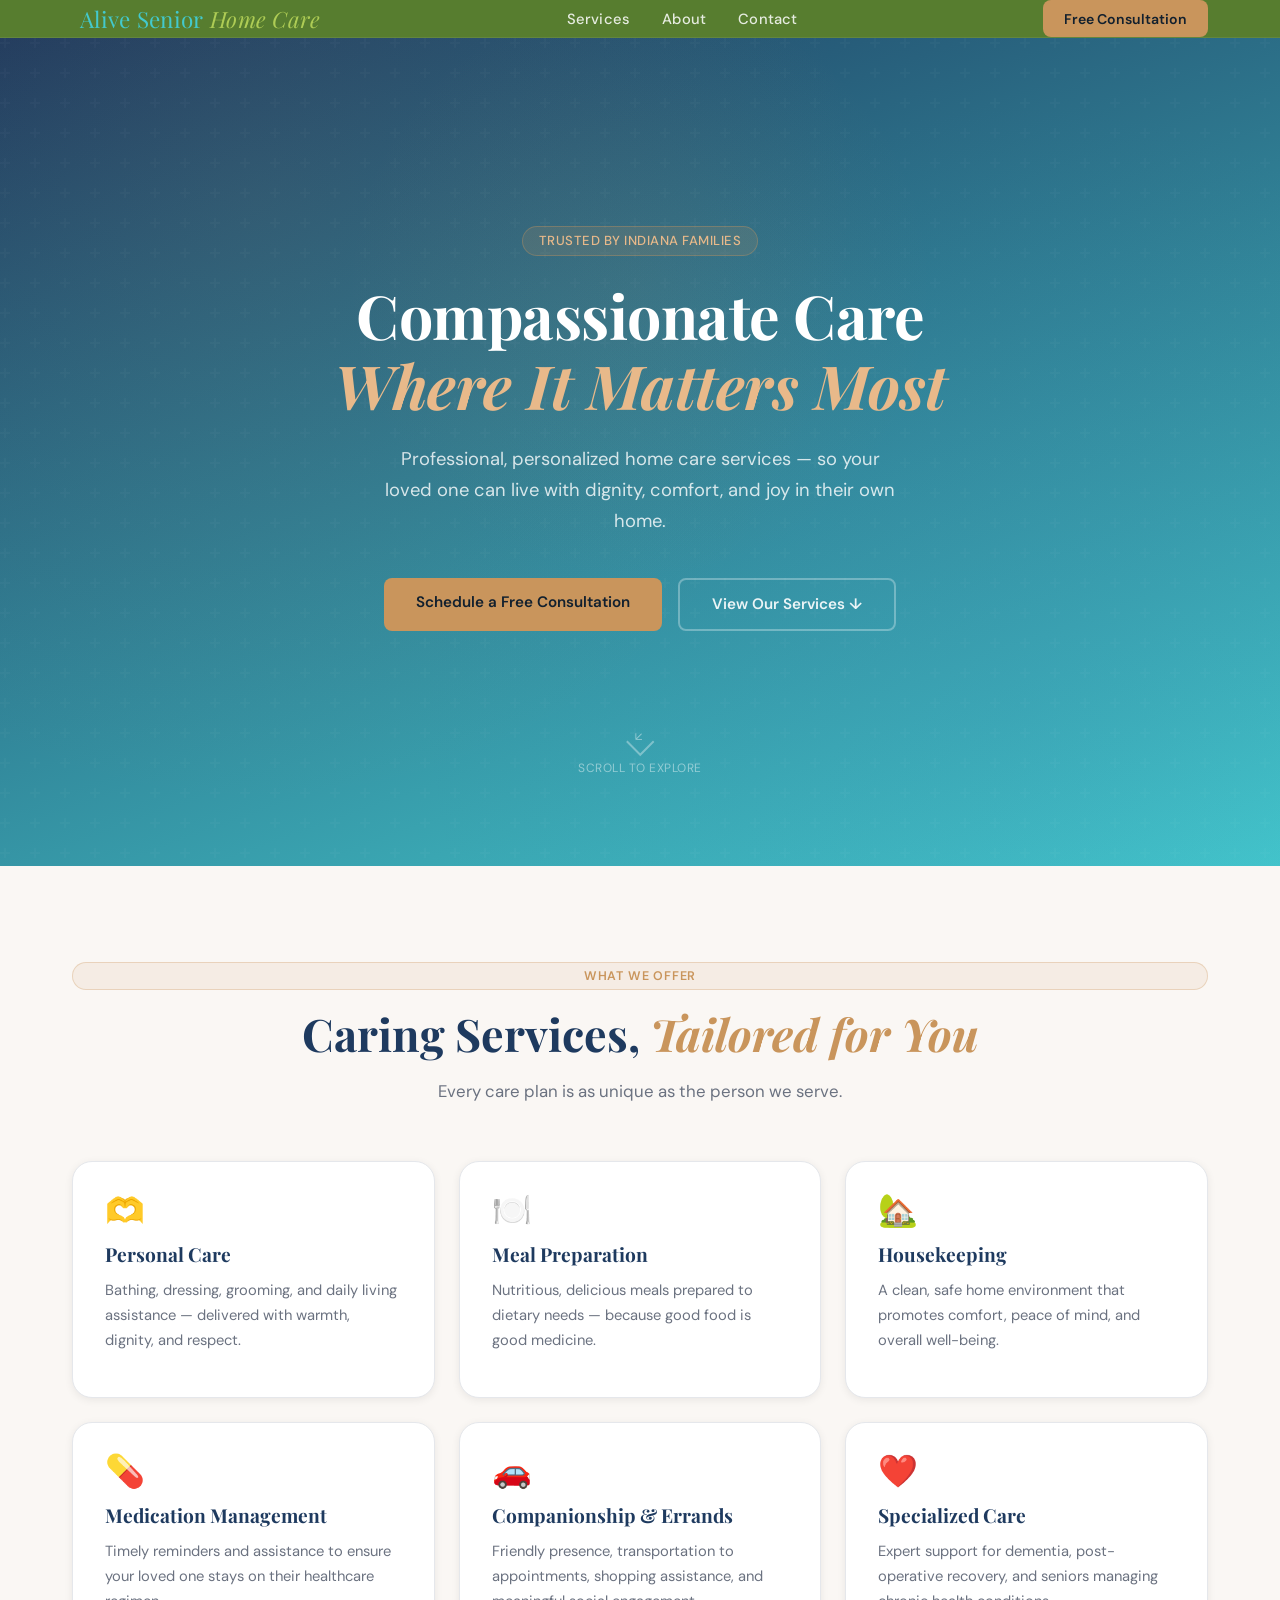
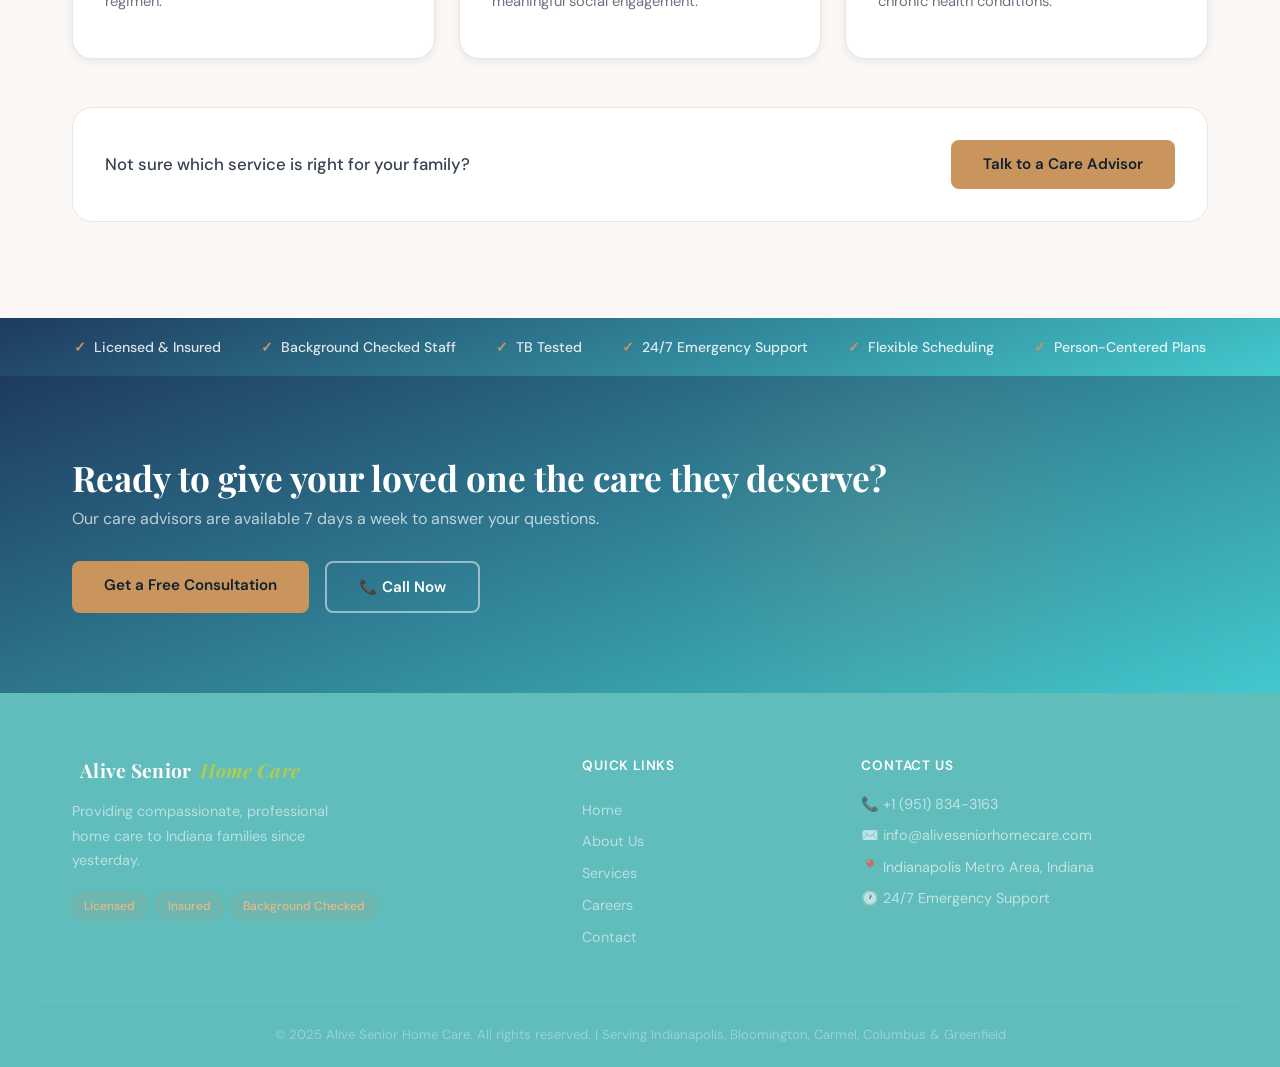
==== commit 8e1ddcd3: "minor changes" ====
--- a/index.html
+++ b/index.html
@@ -197,6 +197,7 @@
         <div class="container trust-inner">
             <div class="trust-item"><span class="trust-icon">✓</span> Licensed & Insured</div>
             <div class="trust-item"><span class="trust-icon">✓</span> Background Checked Staff</div>
+            <div class="trust-item"><span class="trust-icon">✓</span> TB Tested</div>
             <div class="trust-item"><span class="trust-icon">✓</span> 24/7 Emergency Support</div>
             <div class="trust-item"><span class="trust-icon">✓</span> Flexible Scheduling</div>
             <div class="trust-item"><span class="trust-icon">✓</span> Person-Centered Plans</div>
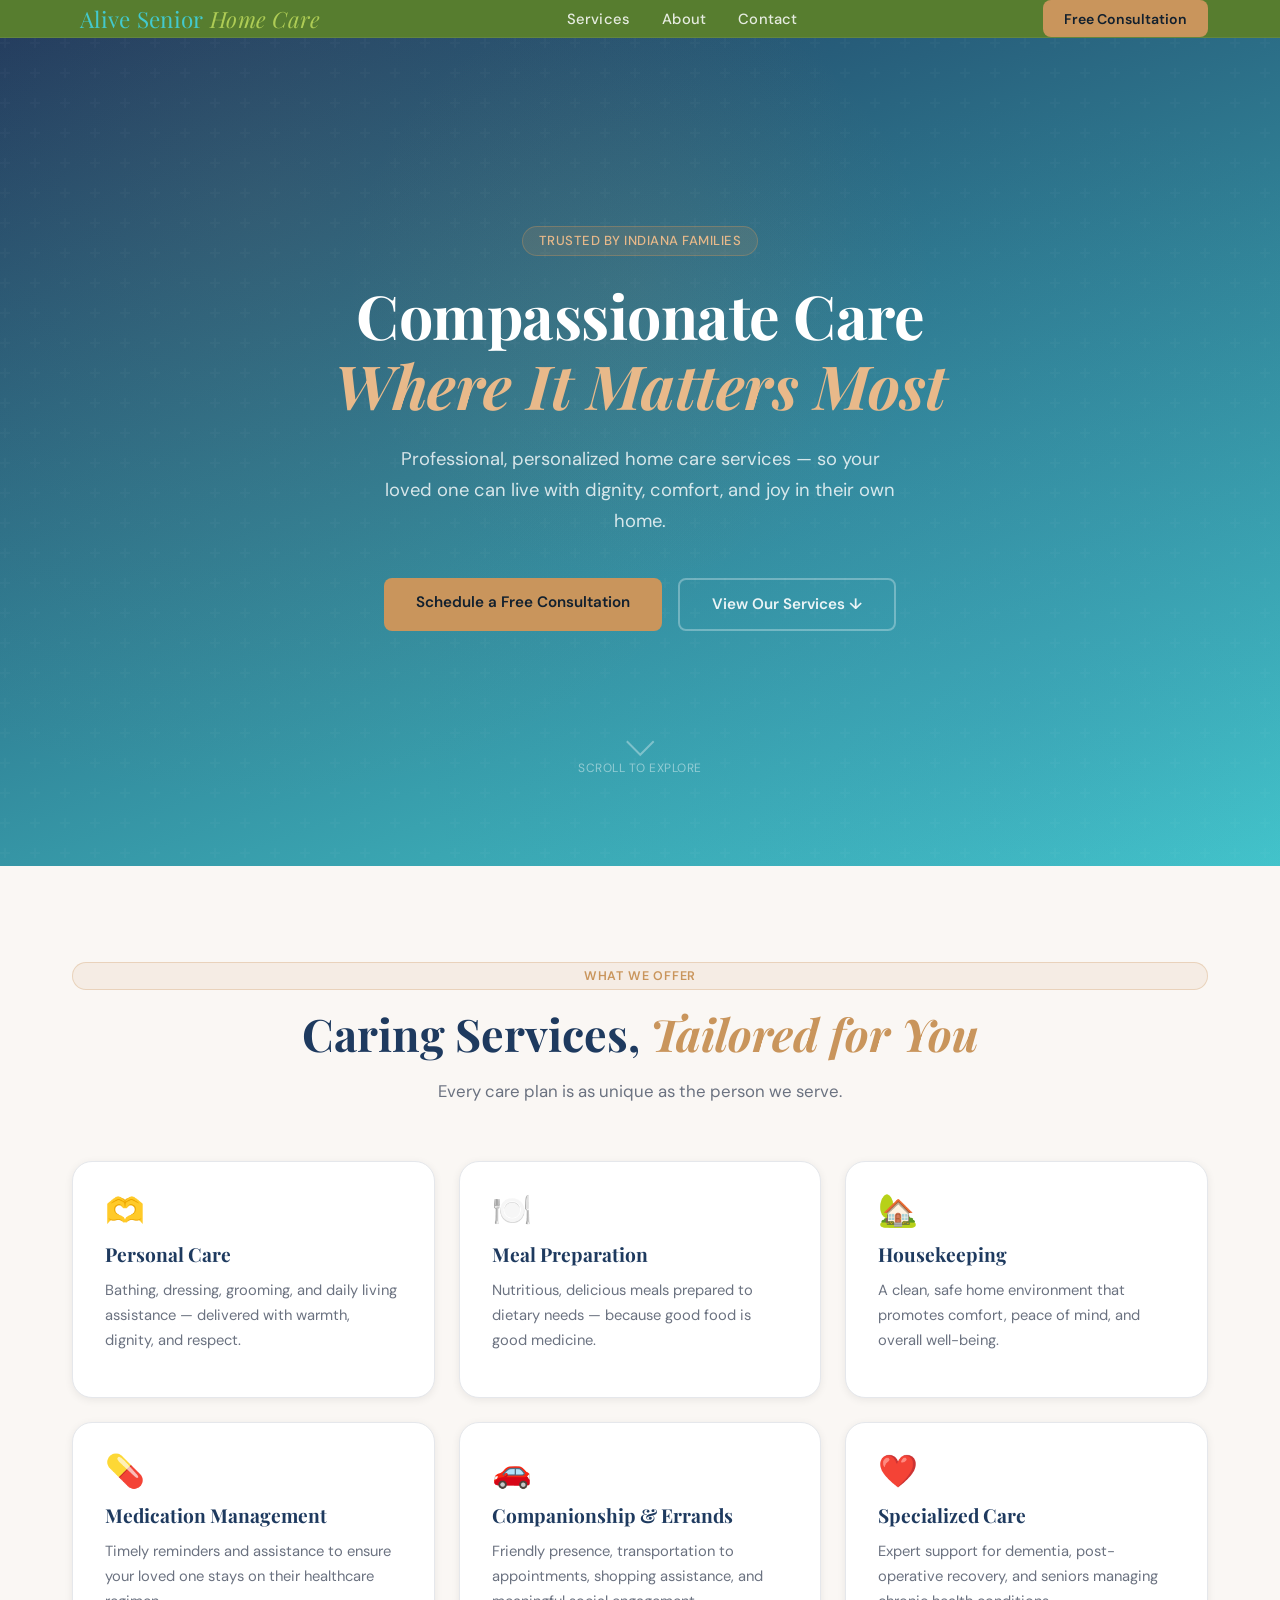
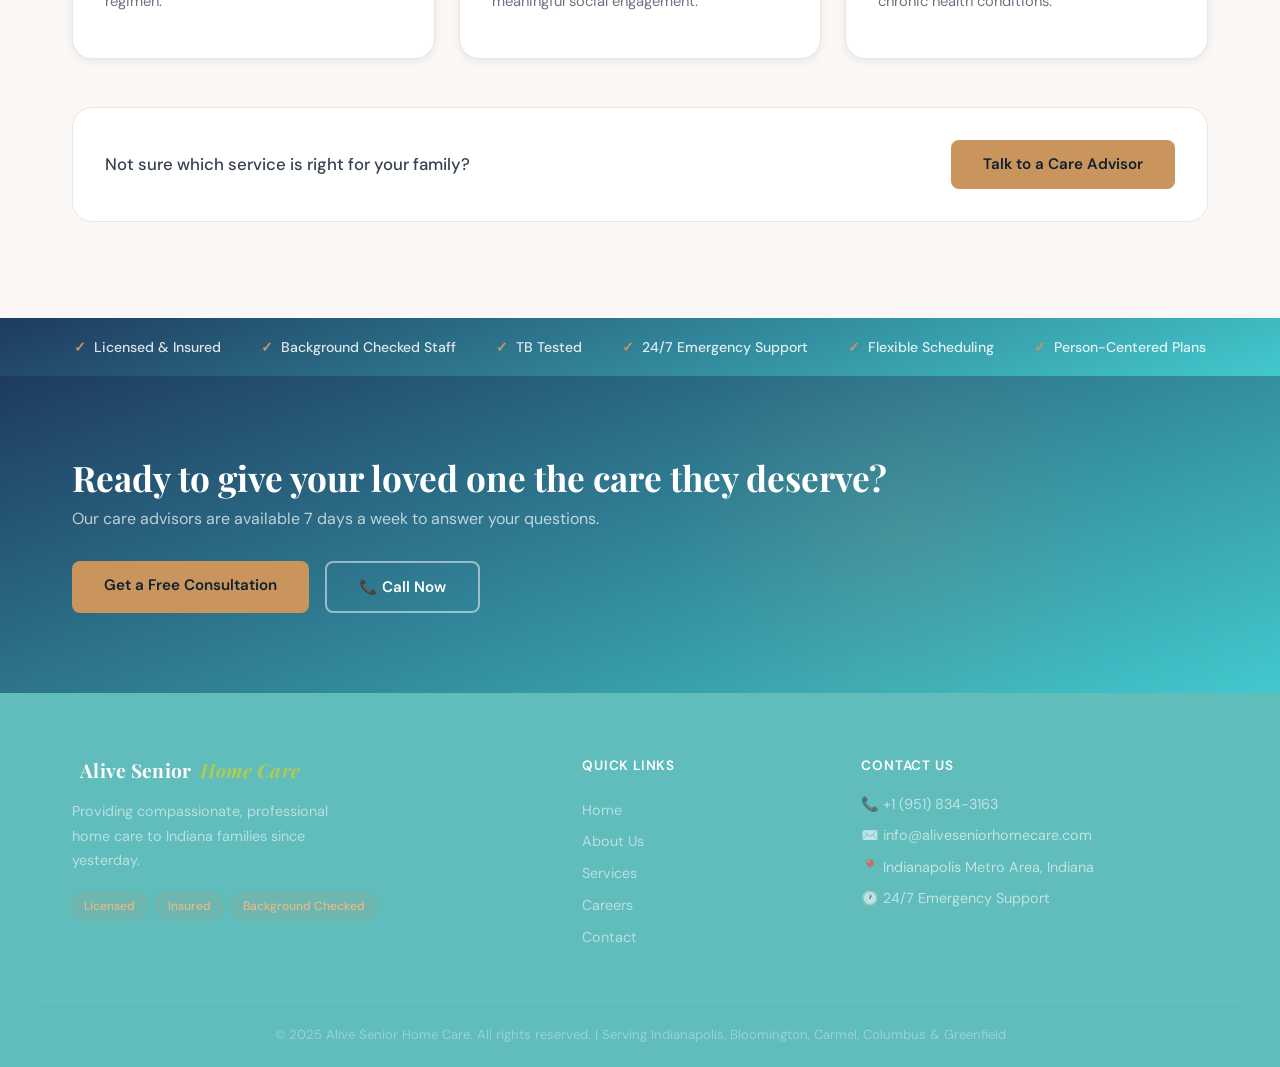
==== commit 78d8a77e: "fixed button ref" ====
--- a/index.html
+++ b/index.html
@@ -118,7 +118,7 @@
             </div>
         </div> -->
             <div class="scroll-hint">
-                <span class="scroll-arrow">↓</span>
+                <span class="scroll-arrow"></span>
                 <span class="scroll-text">Scroll to Explore</span>
             </div>
         
@@ -280,7 +280,7 @@
             </div>
             <div class="cta-banner-buttons">
                 <a href="contact.html" class="btn-primary">Get a Free Consultation</a>
-                <a href="tel:+16025550147" class="btn-outline-light">📞 Call Now</a>
+                <a href="tel:+19518343163" class="btn-outline-light">📞 Call Now</a>
             </div>
         </div>
     </section>
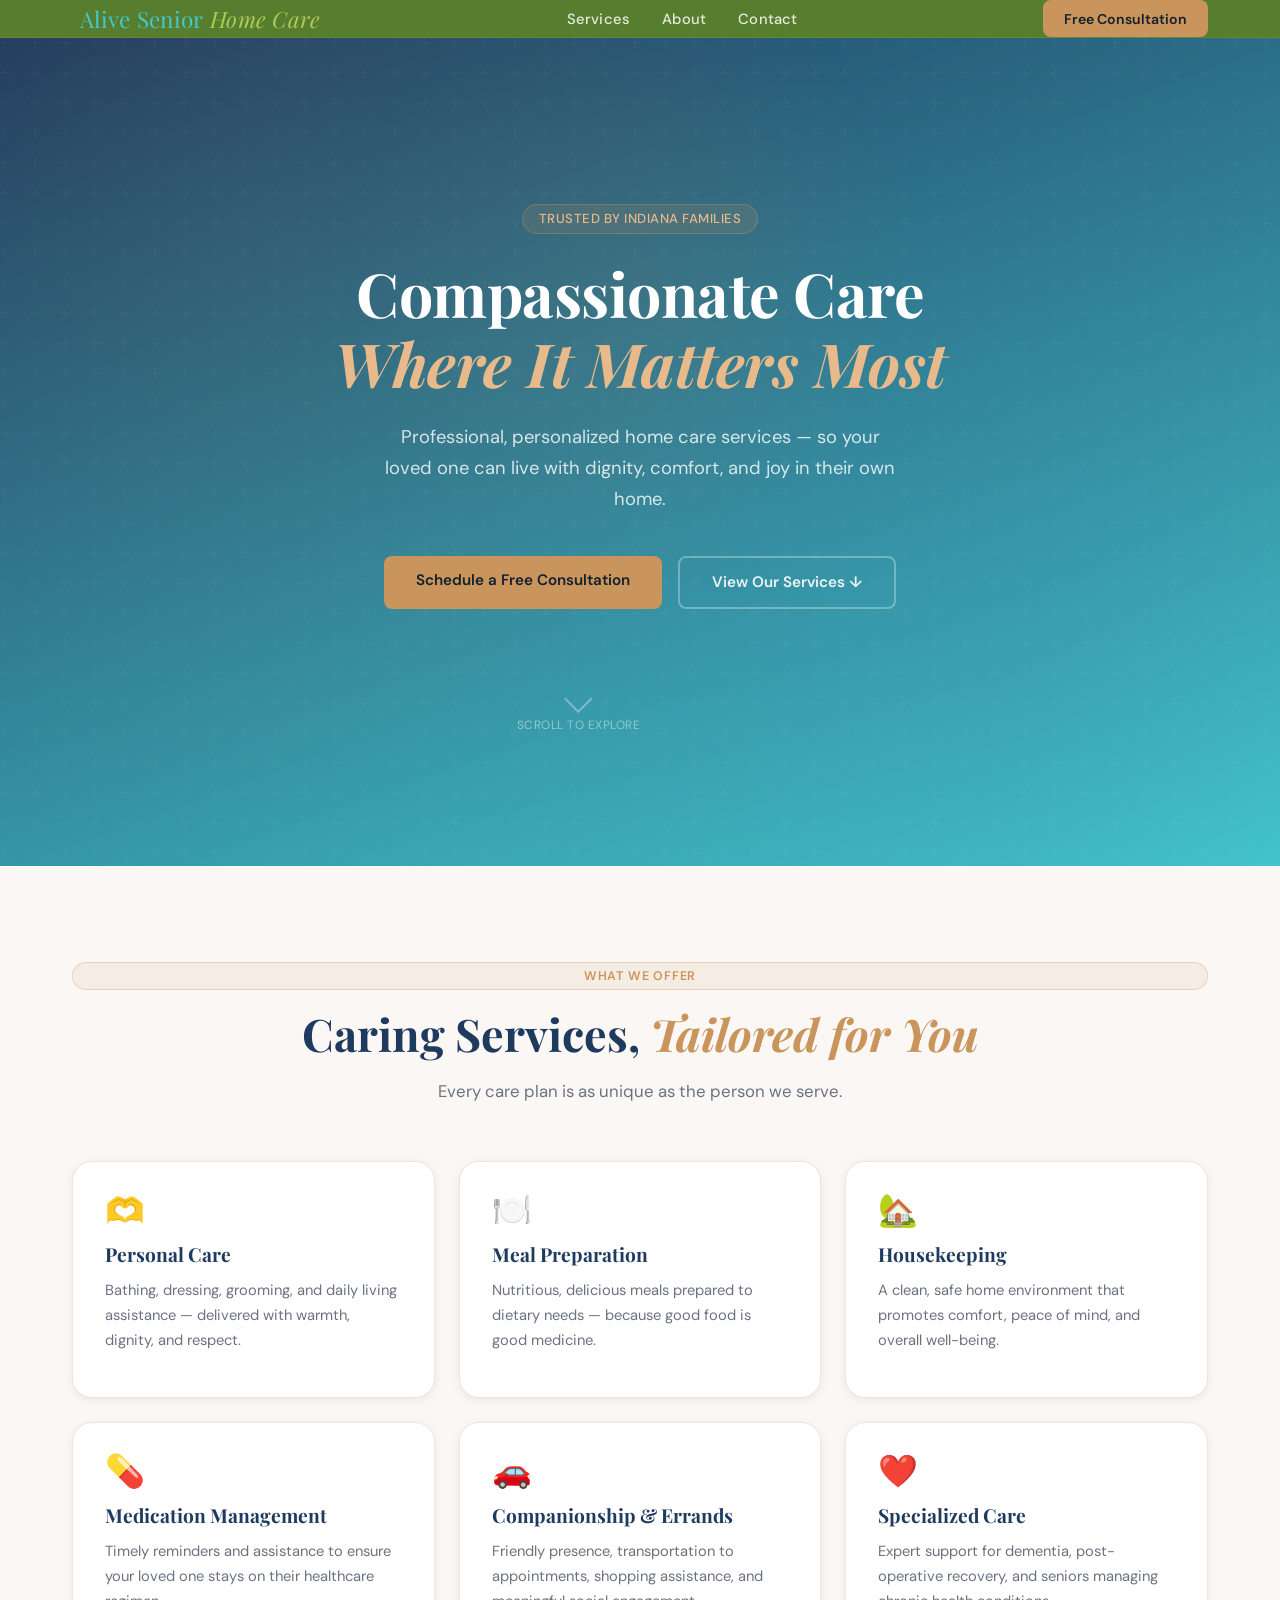
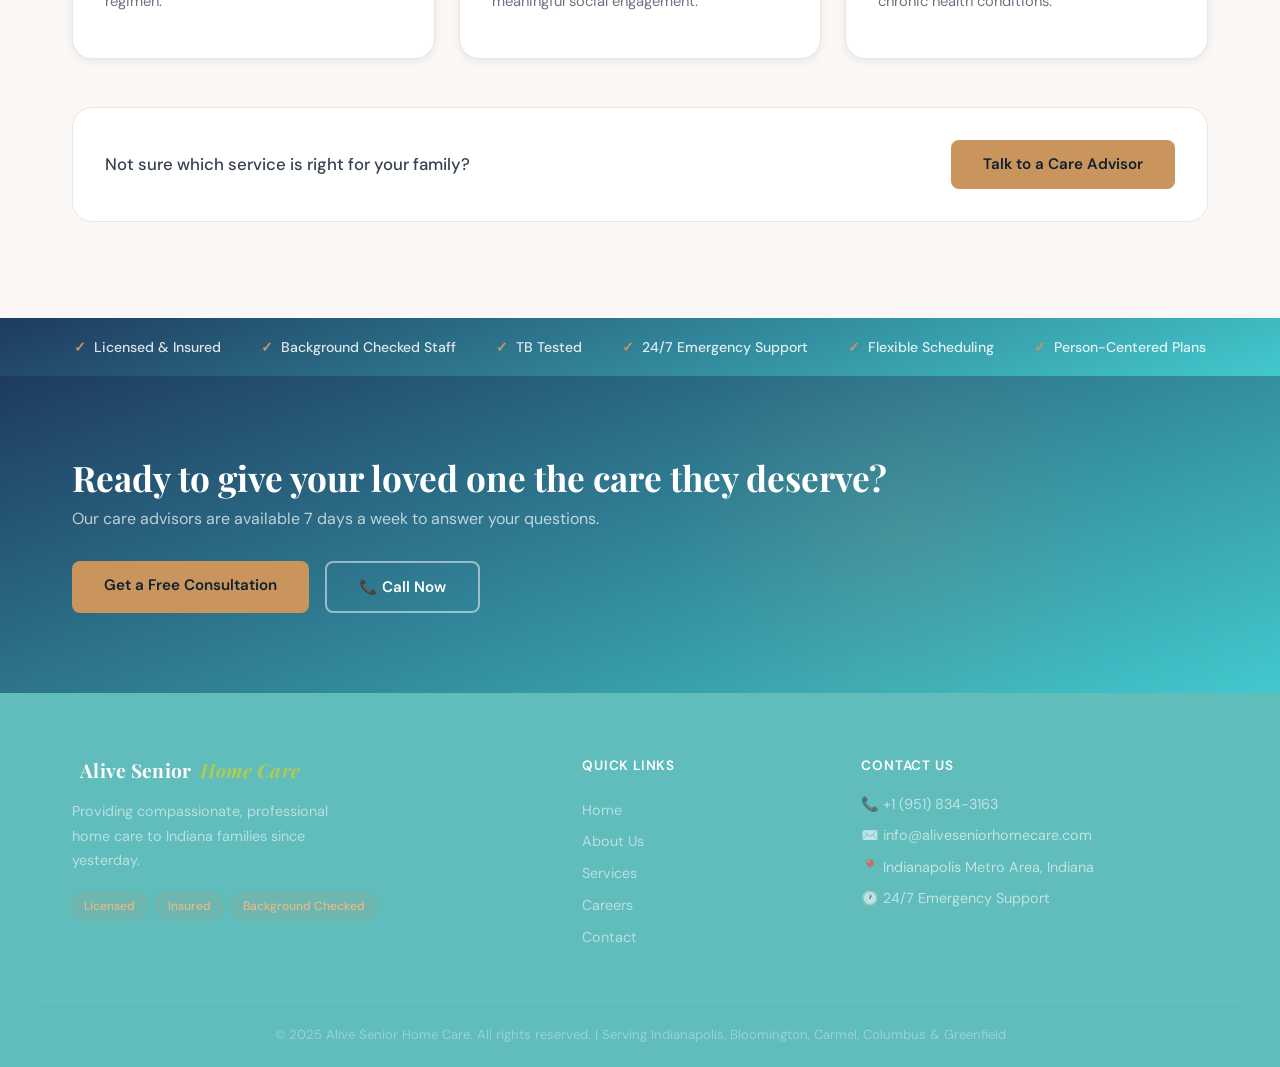
==== commit 78a86540: "fixed ref" ====
--- a/index.html
+++ b/index.html
@@ -17,14 +17,14 @@
     <meta name="robots" content="index, follow">
     <meta property="og:title" content="Alive Senior Home Care – Compassionate Care in Indiana">
     <meta property="og:description" content="Trusted in-home senior care services providing comfort, dignity, and support for your loved ones.">
-    <meta property="og:image" content="https://aliveseniorhomecare.netlify.app/images/mission.jpg">
-    <meta property="og:url" content="https://aliveseniorhomecare.netlify.app/index.html">
+    <meta property="og:image" content="https://aliveseniorhomecare.com/images/missionimg.jpg">
+    <meta property="og:url" content="https://aliveseniorhomecare.com/index.html">
     <meta property="og:type" content="website">
     <meta name="twitter:card" content="summary_large_image">
     <meta name="twitter:title" content="Alive Senior Home Care">
     <meta name="twitter:description" content="Compassionate in-home senior care services in Indiana.">
-    <meta name="twitter:image" content="https://https://aliveseniorhomecare.netlify.app/images/mission.jpg">
-    <link rel="canonical" href="https://aliveseniorhomecare.netlify.app/index.html">
+    <meta name="twitter:image" content="https://aliveseniorhomecare.com/images/missionimg.jpg">
+    <link rel="canonical" href="https://aliveseniorhomecare.com/index.html">
     <script type="application/ld+json">
     {
     "@context": "https://schema.org",
--- a/styles.css
+++ b/styles.css
@@ -453,9 +453,9 @@
 
 /* Scroll Hint */
 .scroll-hint {
-    position: absolute;
+    position: center;
     bottom: 90px;
-    left: 50%;
+    left: 46%;
     transform: translateX(-50%);
     display: flex;
     flex-direction: column;
